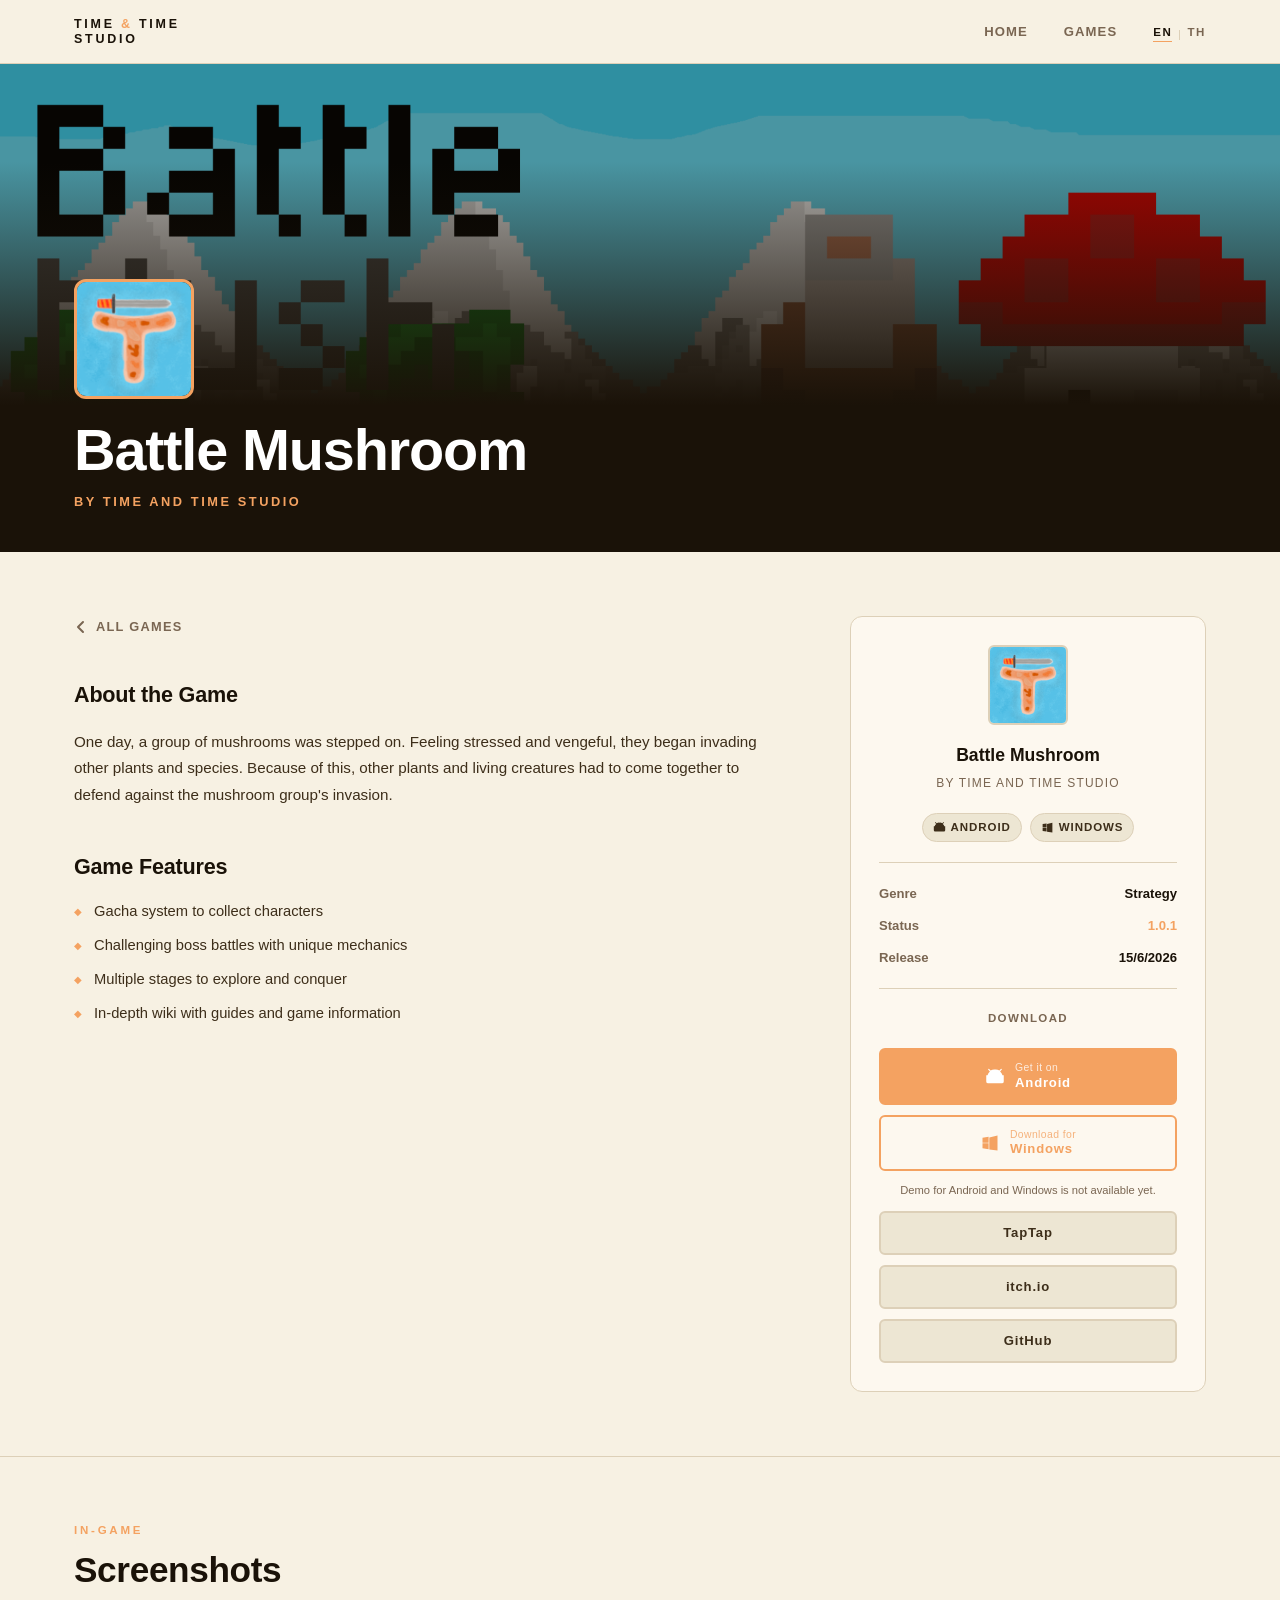
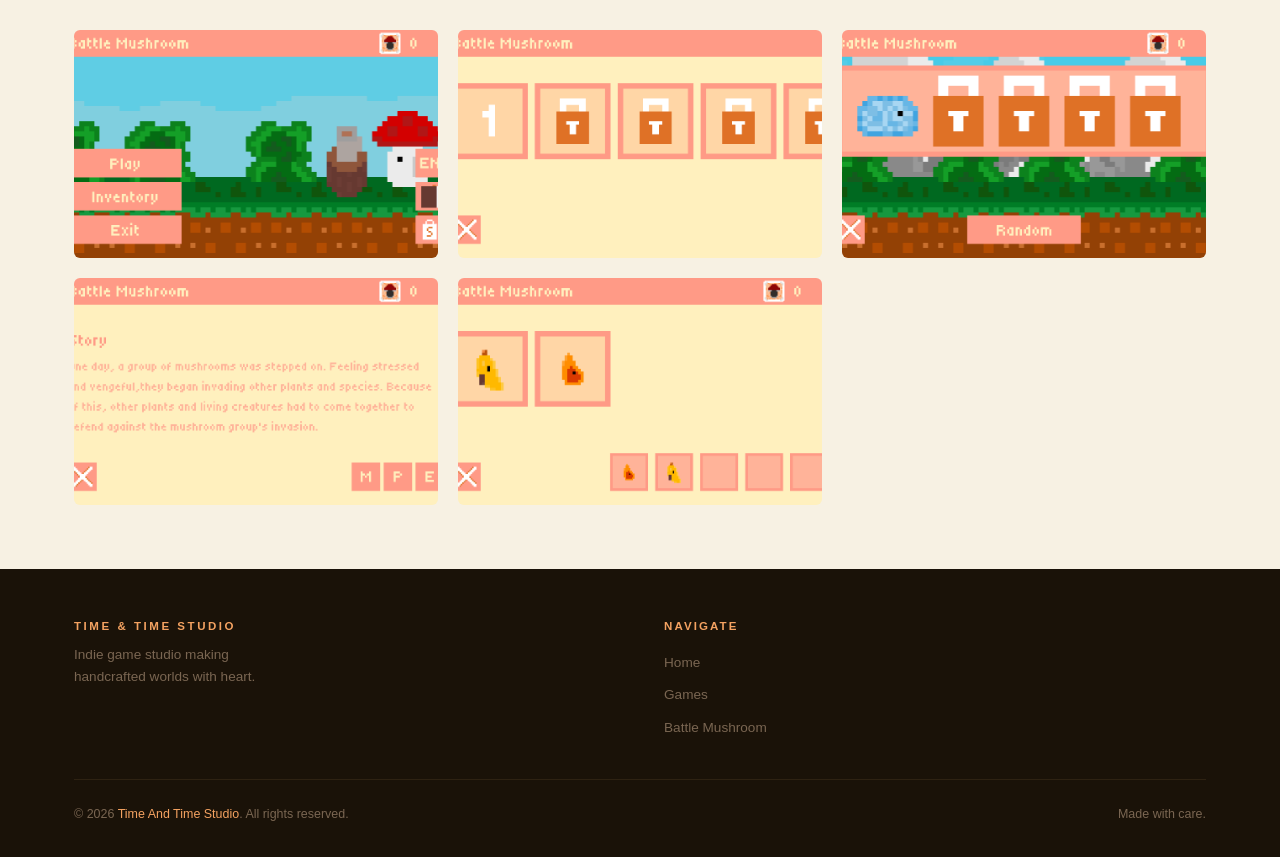
==== game-battle-mushroom.html @ 4511e35b "Update game-battle-mushroom.html" ====
<!DOCTYPE html>
<html lang="en">
<head>
  <meta charset="UTF-8" />
  <meta name="viewport" content="width=device-width, initial-scale=1.0" />

  <title>Battle Mushroom — Time And Time Studio</title>
  <meta name="description" content="Battle Mushroom is an indie game by Time And Time Studio." />
  <meta name="robots" content="index, follow" />
  <meta property="og:type" content="game" />
  <meta property="og:title" content="Battle Mushroom — Time And Time Studio" />
  <meta property="og:image" content="assets/battle-mushroom-banner.png" />
  <meta property="og:url" content="https://timeandtimestudio.com/game-battle-mushroom.html" />

  <link rel="stylesheet" href="style.css" />
  <style>
    .back-link {
      display: inline-flex;
      align-items: center;
      gap: 8px;
      font-size: 0.8rem;
      font-weight: 700;
      letter-spacing: 0.1em;
      text-transform: uppercase;
      color: var(--ink-muted);
      margin-bottom: 40px;
      transition: color 0.2s;
    }
    .back-link:hover { color: var(--orange); }
    .back-link svg { width: 14px; height: 14px; }

    .screenshots-section {
      padding: 64px 0;
      border-top: 1.5px solid var(--border);
    }

    .dl-buttons {
      display: flex;
      flex-direction: column;
      gap: 10px;
      margin-top: 20px;
    }
    .dl-btn {
      display: flex;
      align-items: center;
      justify-content: center;
      gap: 10px;
      padding: 12px 16px;
      border-radius: var(--radius);
      font-size: 0.82rem;
      font-weight: 700;
      letter-spacing: 0.06em;
      border: 2px solid transparent;
      cursor: pointer;
      transition: background var(--transition), color var(--transition),
                  transform var(--transition), border-color var(--transition);
      text-align: center;
      line-height: 1.2;
    }
    .dl-btn svg { width: 20px; height: 20px; flex-shrink: 0; }
    .dl-btn--android { background: var(--orange); color: #fff; border-color: var(--orange); }
    .dl-btn--android:hover { background: var(--orange-deep); border-color: var(--orange-deep); transform: translateY(-2px); }
    .dl-btn--windows { background: transparent; color: var(--orange); border-color: var(--orange); }
    .dl-btn--windows:hover { background: var(--orange); color: #fff; transform: translateY(-2px); }
    .dl-btn__text { display: flex; flex-direction: column; align-items: flex-start; }
    .dl-btn__sub { font-size: 0.65rem; font-weight: 500; opacity: 0.8; letter-spacing: 0.04em; }

    .dl-btn--link {
      background: var(--cream-dark);
      color: var(--ink-soft);
      border-color: var(--border);
    }
    .dl-btn--link:hover {
      background: var(--ink-soft);
      color: #fff;
      border-color: var(--ink-soft);
      transform: translateY(-2px);
    }
    .external-links {
      display: flex;
      flex-direction: column;
      gap: 10px;
      margin-top: 12px;
    }

    .platform-badges {
      display: flex; gap: 8px; flex-wrap: wrap;
      justify-content: center; margin-bottom: 4px;
    }
    .platform-badge {
      display: inline-flex; align-items: center; gap: 5px;
      font-size: 0.72rem; font-weight: 700; letter-spacing: 0.08em;
      text-transform: uppercase; background: var(--cream-dark);
      color: var(--ink-soft); padding: 4px 10px;
      border-radius: 100px; border: 1px solid var(--border);
    }
    .platform-badge svg { width: 13px; height: 13px; }

    .game-content-grid {
      display: grid;
      grid-template-columns: 2fr 1fr;
      gap: 64px;
      align-items: start;
      padding: 64px 0;
    }
    @media (max-width: 900px) {
      .game-content-grid { grid-template-columns: 1fr; gap: 40px; padding: 48px 0; }
      .game-sidebar { position: static !important; }
    }
    @media (max-width: 600px) {
      .game-content-grid { padding: 36px 0; gap: 32px; }
    }

    .screenshot-item {
      cursor: pointer;
      transition: transform 0.2s, box-shadow 0.2s;
    }
    .screenshot-item:hover {
      transform: scale(1.03);
      box-shadow: 0 8px 24px rgba(0,0,0,0.18);
    }

    .lightbox-overlay {
      position: fixed;
      inset: 0;
      background: rgba(0,0,0,0.85);
      display: none;
      align-items: center;
      justify-content: center;
      z-index: 1000;
      padding: 24px;
    }
    .lightbox-overlay.is-open { display: flex; }
    .lightbox-overlay img {
      max-width: 90vw;
      max-height: 85vh;
      object-fit: contain;
      border-radius: var(--radius);
    }
    .lightbox-close,
    .lightbox-prev,
    .lightbox-next {
      position: absolute;
      background: rgba(255,255,255,0.12);
      border: none;
      color: #fff;
      cursor: pointer;
      border-radius: 50%;
      width: 44px;
      height: 44px;
      display: flex;
      align-items: center;
      justify-content: center;
      transition: background 0.2s;
    }
    .lightbox-close:hover,
    .lightbox-prev:hover,
    .lightbox-next:hover {
      background: rgba(255,255,255,0.25);
    }
    .lightbox-close { top: 20px; right: 20px; }
    .lightbox-prev { left: 20px; top: 50%; transform: translateY(-50%); }
    .lightbox-next { right: 20px; top: 50%; transform: translateY(-50%); }
    .lightbox-close svg, .lightbox-prev svg, .lightbox-next svg {
      width: 22px; height: 22px;
    }
  </style>
</head>
<body>

  <nav class="nav" role="navigation" aria-label="Main navigation">
    <div class="nav__inner">
      <a href="index.html" class="nav__logo" aria-label="Time And Time Studio home">
        Time <span>&</span> Time<br>Studio
      </a>
      <ul class="nav__links" role="list">
        <li><a href="index.html" data-en="Home" data-th="หน้าหลัก">Home</a></li>
        <li><a href="games.html" data-en="Games" data-th="เกม">Games</a></li>
        <li>
          <button class="lang-toggle" aria-label="Switch language">
            <span class="lang-toggle__label">TH</span>
          </button>
        </li>
      </ul>
      <button class="nav__burger" aria-label="Open menu" aria-expanded="false">
        <span></span><span></span><span></span>
      </button>
    </div>
  </nav>
  <div class="nav__mobile" role="navigation" aria-label="Mobile navigation">
    <a href="index.html" data-en="Home" data-th="หน้าหลัก">Home</a>
    <a href="games.html" data-en="Games" data-th="เกม">Games</a>
    <button class="lang-toggle" aria-label="Switch language">
      <span class="lang-toggle__label">TH</span>
    </button>
  </div>

  <main id="main-content">

    <!-- GAME HERO -->
    <header class="game-hero" role="banner" aria-label="Battle Mushroom game hero">
      <!-- ── BANNER IMAGE — วางไฟล์ที่: assets/battle-mushroom-banner.png (แนะนำ 1920×720px) ── -->
      <img src="assets/battle-mushroom-banner.png"
           alt="Battle Mushroom"
           class="game-hero__banner"
           style="object-fit:cover;" />

      <div class="game-hero__overlay" aria-hidden="false">
        <div class="game-hero__content">
          <!-- ── LOGO IMAGE — วางไฟล์ที่: assets/battle-mushroom-logo.png (แนะนำ 120×120px) ── -->
          <img src="assets/battle-mushroom-logo.png"
               alt="Battle Mushroom logo"
               class="game-hero__logo-box"
               style="object-fit:cover;" />
          <h1 class="game-hero__title">Battle Mushroom</h1>
          <p class="game-hero__studio" data-en="By Time And Time Studio" data-th="โดย Time And Time Studio">By Time And Time Studio</p>
        </div>
      </div>
    </header>

    <!-- GAME BODY -->
    <div style="background:var(--cream);">
      <div class="container">
        <div class="game-content-grid">

          <!-- MAIN CONTENT -->
          <div>
            <a href="games.html" class="back-link">
              <svg viewBox="0 0 14 14" fill="none" xmlns="http://www.w3.org/2000/svg" aria-hidden="true"><path d="M9 2L4 7L9 12" stroke="currentColor" stroke-width="2" stroke-linecap="round" stroke-linejoin="round"/></svg>
              <span data-en="All Games" data-th="เกมทั้งหมด">All Games</span>
            </a>

            <!-- STORY -->
            <section aria-labelledby="game-desc-heading">
              <h2 class="game-desc-heading" id="game-desc-heading" data-en="About the Game" data-th="เกี่ยวกับเกม">About the Game</h2>
              <p class="game-desc-text"
                 data-en="One day, a group of mushrooms was stepped on. Feeling stressed and vengeful, they began invading other plants and species. Because of this, other plants and living creatures had to come together to defend against the mushroom group's invasion."
                 data-th="ในวันหนึ่ง มีเห็ดกลุ่มหนึ่งโดนเหยียบ แล้วทำให้เห็ดกลุ่มนั้นเครียดแค้นจึงไปรุกรานพืชพันธุ์อื่น และสิ่งมีชีวิตสายพันธุ์อื่นๆ ด้วยเหตุนี้จึงทำให้พืชพันธุ์ และสิ่งมีชีวิตสายพันธุ์อื่นๆ ต้องมารวมตัวกันเพื่อป้องกันการรุกรานของเห็ดกลุ่มนั้น">
                One day, a group of mushrooms was stepped on. Feeling stressed and vengeful, they began invading other plants and species. Because of this, other plants and living creatures had to come together to defend against the mushroom group's invasion.
              </p>
            </section>

            <!-- FEATURES -->
            <section class="reveal" aria-labelledby="features-heading" style="margin-top:40px;">
              <h2 class="game-desc-heading" id="features-heading" data-en="Game Features" data-th="ฟีเจอร์เกม">Game Features</h2>
              <ul class="features-list" role="list">
                <li data-en="Gacha system to collect characters" data-th="ระบบกาชา สุ่มตัวละคร">Gacha system to collect characters</li>
                <li data-en="Challenging boss battles with unique mechanics" data-th="บอสที่ท้าทาย พร้อมรูปแบบการต่อสู้เฉพาะตัว">Challenging boss battles with unique mechanics</li>
                <li data-en="Multiple stages to explore and conquer" data-th="หลากหลายด่านให้สำรวจและพิชิต">Multiple stages to explore and conquer</li>
                <li data-en="In-depth wiki with guides and game information" data-th="วิกิข้อมูลเกมและคำแนะนำแบบละเอียด">In-depth wiki with guides and game information</li>
              </ul>
            </section>
          </div>

          <!-- SIDEBAR -->
          <aside class="game-sidebar" aria-label="Game information and download">
            <div class="game-sidebar__card">

              <!-- ── SIDEBAR LOGO — วางไฟล์ที่: assets/battle-mushroom-logo.png (แนะนำ 80×80px) ── -->
              <img src="assets/battle-mushroom-logo.png"
                   alt="Battle Mushroom logo"
                   class="game-sidebar__logo"
                   style="object-fit:cover;" />

              <p class="game-sidebar__title">Battle Mushroom</p>
              <p class="game-sidebar__by" data-en="by Time And Time Studio" data-th="โดย Time And Time Studio">by Time And Time Studio</p>

              <div class="platform-badges" style="margin-top:10px;">
                <span class="platform-badge">
                  <svg viewBox="0 0 24 24" fill="currentColor" xmlns="http://www.w3.org/2000/svg" aria-hidden="true"><path d="M17.523 15.341a.75.75 0 1 1-1.5 0 .75.75 0 0 1 1.5 0Zm-9.546 0a.75.75 0 1 1-1.5 0 .75.75 0 0 1 1.5 0ZM1.5 9.75h21v7.5A2.25 2.25 0 0 1 20.25 19.5H3.75A2.25 2.25 0 0 1 1.5 17.25V9.75Zm5.25-5.693L5.03 2.343a.75.75 0 1 0-1.06 1.06l1.924 1.926A8.96 8.96 0 0 0 3 9.75h18a8.96 8.96 0 0 0-2.894-4.421l1.924-1.926a.75.75 0 1 0-1.06-1.06l-1.72 1.714A8.97 8.97 0 0 0 12 3a8.97 8.97 0 0 0-5.25 1.057Z"/></svg>
                  Android
                </span>
                <span class="platform-badge">
                  <svg viewBox="0 0 24 24" fill="currentColor" xmlns="http://www.w3.org/2000/svg" aria-hidden="true"><path d="M3 5.556 10.333 4.5v7.056H3V5.556Zm0 12.888L10.333 19.5v-7.056H3v5.944Zm8.167 1.223L21 21V12.444h-9.833v7.223Zm0-14.334v7.223H21V3L11.167 5.333Z"/></svg>
                  Windows
                </span>
              </div>

              <hr class="game-sidebar__divider" />

              <div role="list">
                <div class="game-meta-row" role="listitem">
                  <span class="game-meta-row__label" data-en="Genre" data-th="ประเภท">Genre</span>
                  <span class="game-meta-row__value" data-en="Strategy" data-th="กลยุทธ์">Strategy</span>
                </div>
                <div class="game-meta-row" role="listitem">
                  <span class="game-meta-row__label" data-en="Status" data-th="สถานะ">Status</span>
                  <span class="game-meta-row__value text-orange" data-en="1.0.1" data-th="1.0.1">1.0.1</span>
                </div>
                <div class="game-meta-row" role="listitem">
                  <span class="game-meta-row__label" data-en="Release" data-th="วันวางจำหน่าย">Release</span>
                  <span class="game-meta-row__value" data-en="15/6/2026" data-th="15/6/2026">15/6/2026</span>
                </div>
              </div>

              <hr class="game-sidebar__divider" />

              <p style="font-size:0.72rem;font-weight:700;letter-spacing:0.12em;text-transform:uppercase;color:var(--ink-muted);text-align:center;margin-bottom:12px;"
                 data-en="Download" data-th="ดาวน์โหลด">Download</p>
              <div class="dl-buttons" id="download">

                <a href="https://github.com/TimeAndTimeStudio/Battle-Mushroom/releases/download/1.0.1/com.timeandtimestudio.battlemushroom-Signed.apk" class="dl-btn dl-btn--android" aria-label="Download Battle Mushroom for Android">
                  <svg viewBox="0 0 24 24" fill="currentColor" xmlns="http://www.w3.org/2000/svg" aria-hidden="true">
                    <path d="M17.523 15.341a.75.75 0 1 1-1.5 0 .75.75 0 0 1 1.5 0Zm-9.546 0a.75.75 0 1 1-1.5 0 .75.75 0 0 1 1.5 0ZM1.5 9.75h21v7.5A2.25 2.25 0 0 1 20.25 19.5H3.75A2.25 2.25 0 0 1 1.5 17.25V9.75Zm5.25-5.693L5.03 2.343a.75.75 0 1 0-1.06 1.06l1.924 1.926A8.96 8.96 0 0 0 3 9.75h18a8.96 8.96 0 0 0-2.894-4.421l1.924-1.926a.75.75 0 1 0-1.06-1.06l-1.72 1.714A8.97 8.97 0 0 0 12 3a8.97 8.97 0 0 0-5.25 1.057Z"/>
                  </svg>
                  <span class="dl-btn__text">
                    <span class="dl-btn__sub" data-en="Get it on" data-th="ดาวน์โหลดบน">Get it on</span>
                    Android
                  </span>
                </a>

                <a href="#" class="dl-btn dl-btn--windows" aria-label="Download Battle Mushroom for Windows">
                  <svg viewBox="0 0 24 24" fill="currentColor" xmlns="http://www.w3.org/2000/svg" aria-hidden="true">
                    <path d="M3 5.556 10.333 4.5v7.056H3V5.556Zm0 12.888L10.333 19.5v-7.056H3v5.944Zm8.167 1.223L21 21V12.444h-9.833v7.223Zm0-14.334v7.223H21V3L11.167 5.333Z"/>
                  </svg>
                  <span class="dl-btn__text">
                    <span class="dl-btn__sub" data-en="Download for" data-th="ดาวน์โหลดสำหรับ">Download for</span>
                    Windows
                  </span>
                </a>

              </div>
              <p style="font-size:0.7rem;color:var(--ink-muted);margin-top:10px;text-align:center;"
                 data-en="Demo for Android and Windows is not available yet."
                 data-th="Demo สำหรับ Android และ Windows ยังไม่มา">
                Demo for Android and Windows is not available yet.
              </p>

              <div class="external-links">
                <a href="https://www.taptap.io/app/34043235" target="_blank" rel="noopener" class="dl-btn dl-btn--link" aria-label="View Battle Mushroom on TapTap">
                  <span class="dl-btn__text">TapTap</span>
                </a>
                <a href="https://timeandtimestudio.itch.io/battle-mushroom" target="_blank" rel="noopener" class="dl-btn dl-btn--link" aria-label="View Battle Mushroom on itch.io">
                  <span class="dl-btn__text">itch.io</span>
                </a>
                <a href="https://github.com/TimeAndTimeStudio/Battle-Mushroom" target="_blank" rel="noopener" class="dl-btn dl-btn--link" aria-label="View Battle Mushroom on GitHub">
                  <span class="dl-btn__text">GitHub</span>
                </a>
              </div>

            </div>
          </aside>

        </div>
      </div>
    </div>

    <!-- SCREENSHOTS -->
    <section class="screenshots-section" aria-labelledby="screenshots-heading">
      <div class="container">
        <p class="section-eyebrow" data-en="In-Game" data-th="ในเกม">In-Game</p>
        <h2 class="section-title" id="screenshots-heading" style="margin-bottom:40px;"
            data-en="Screenshots" data-th="ภาพหน้าจอ">Screenshots</h2>
        <div class="screenshots-grid reveal">

          <!-- ── SCREENSHOTS — วางไฟล์ที่: assets/screenshots/ (แนะนำ 1280×800px) ── -->
          <img src="assets/screenshots/ss1.png" alt="Battle Mushroom screenshot 1" class="screenshot-item" style="object-fit:cover;" onclick="openLightbox(0)" />
          <img src="assets/screenshots/ss2.png" alt="Battle Mushroom screenshot 2" class="screenshot-item" style="object-fit:cover;" onclick="openLightbox(1)" />
          <img src="assets/screenshots/ss3.png" alt="Battle Mushroom screenshot 3" class="screenshot-item" style="object-fit:cover;" onclick="openLightbox(2)" />
          <img src="assets/screenshots/ss4.png" alt="Battle Mushroom screenshot 4" class="screenshot-item" style="object-fit:cover;" onclick="openLightbox(3)" />
          <img src="assets/screenshots/ss5.png" alt="Battle Mushroom screenshot 5" class="screenshot-item" style="object-fit:cover;" onclick="openLightbox(4)" />

        </div>
      </div>
    </section>

    <!-- LIGHTBOX -->
    <div class="lightbox-overlay" id="lightbox" onclick="if(event.target===this) closeLightbox()">
      <button class="lightbox-close" aria-label="Close" onclick="closeLightbox()">
        <svg viewBox="0 0 24 24" fill="none" stroke="currentColor" stroke-width="2" stroke-linecap="round"><path d="M18 6L6 18M6 6l12 12"/></svg>
      </button>
      <button class="lightbox-prev" aria-label="Previous" onclick="changeLightbox(-1)">
        <svg viewBox="0 0 24 24" fill="none" stroke="currentColor" stroke-width="2" stroke-linecap="round" stroke-linejoin="round"><path d="M15 18l-6-6 6-6"/></svg>
      </button>
      <img id="lightbox-img" src="" alt="Screenshot preview" />
      <button class="lightbox-next" aria-label="Next" onclick="changeLightbox(1)">
        <svg viewBox="0 0 24 24" fill="none" stroke="currentColor" stroke-width="2" stroke-linecap="round" stroke-linejoin="round"><path d="M9 18l6-6-6-6"/></svg>
      </button>
    </div>

  </main>

  <footer class="footer" role="contentinfo">
    <div class="container">
      <div class="footer__inner">
        <div>
          <p class="footer__brand-name">Time &amp; Time Studio</p>
          <p class="footer__tagline" data-en="Indie game studio making<br>handcrafted worlds with heart." data-th="สตูดิโอเกมอินดี้<br>ที่สร้างโลกด้วยหัวใจ">Indie game studio making<br>handcrafted worlds with heart.</p>
        </div>
        <div>
          <p class="footer__heading" data-en="Navigate" data-th="เมนู">Navigate</p>
          <nav class="footer__links" aria-label="Footer navigation">
            <a href="index.html" data-en="Home" data-th="หน้าหลัก">Home</a>
            <a href="games.html" data-en="Games" data-th="เกม">Games</a>
            <a href="game-battle-mushroom.html">Battle Mushroom</a>
          </nav>
        </div>
      </div>
      <div class="footer__bottom">
        <p class="footer__copy" data-en="&copy; 2026 <span>Time And Time Studio</span>. All rights reserved." data-th="&copy; 2026 <span>Time And Time Studio</span>. สงวนลิขสิทธิ์">&copy; 2026 <span>Time And Time Studio</span>. All rights reserved.</p>
        <p class="footer__copy" data-en="Made with care." data-th="สร้างด้วยความใส่ใจ">Made with care.</p>
      </div>
    </div>
  </footer>

  <script>
    const screenshotImages = [
      "assets/screenshots/ss1.png",
      "assets/screenshots/ss2.png",
      "assets/screenshots/ss3.png",
      "assets/screenshots/ss4.png",
      "assets/screenshots/ss5.png"
    ];
    let currentLightboxIndex = 0;

    function openLightbox(index) {
      currentLightboxIndex = index;
      document.getElementById('lightbox-img').src = screenshotImages[index];
      document.getElementById('lightbox').classList.add('is-open');
      document.body.style.overflow = 'hidden';
    }

    function closeLightbox() {
      document.getElementById('lightbox').classList.remove('is-open');
      document.body.style.overflow = '';
    }

    function changeLightbox(direction) {
      currentLightboxIndex = (currentLightboxIndex + direction + screenshotImages.length) % screenshotImages.length;
      document.getElementById('lightbox-img').src = screenshotImages[currentLightboxIndex];
    }

    document.addEventListener('keydown', (e) => {
      const lb = document.getElementById('lightbox');
      if (!lb.classList.contains('is-open')) return;
      if (e.key === 'Escape') closeLightbox();
      if (e.key === 'ArrowLeft') changeLightbox(-1);
      if (e.key === 'ArrowRight') changeLightbox(1);
    });
  </script>
  <script src="main.js"></script>
</body>
</html>
---- style.css ----
/* =============================================
   TIME AND TIME STUDIO — Global Styles
   style.css
   ============================================= */

/* --- RESET & BASE --- */
*, *::before, *::after {
  box-sizing: border-box;
  margin: 0;
  padding: 0;
}

:root {
  --cream:      #f7f1e3;
  --cream-dark: #ede6d3;
  --cream-mid:  #f2ead8;
  --orange:     #f4a261;
  --orange-deep:#e07b39;
  --ink:        #1a1208;
  --ink-soft:   #3d2e1a;
  --ink-muted:  #7a6652;
  --white:      #ffffff;
  --card-bg:    #fdf8ef;
  --border:     #ddd0b8;

  --font: 'Segoe UI', 'Helvetica Neue', Arial, sans-serif;
  --radius: 6px;
  --radius-lg: 12px;
  --transition: 0.22s ease;

  --max-w: 1100px;
  --nav-h: 64px;
}

html {
  scroll-behavior: smooth;
  font-size: 16px;
}

body {
  font-family: var(--font);
  background: var(--cream);
  color: var(--ink);
  line-height: 1.65;
  min-height: 100vh;
}

img {
  display: block;
  max-width: 100%;
}

a {
  color: inherit;
  text-decoration: none;
}

ul { list-style: none; }

/* --- LAYOUT HELPERS --- */
.container {
  width: 100%;
  max-width: var(--max-w);
  margin: 0 auto;
  padding: 0 24px;
}

.section {
  padding: 80px 0;
}

.section--sm {
  padding: 48px 0;
}

/* =============================================
   NAVIGATION
   ============================================= */
.nav {
  position: sticky;
  top: 0;
  z-index: 100;
  height: var(--nav-h);
  background: var(--cream);
  border-bottom: 1.5px solid var(--border);
  display: flex;
  align-items: center;
}

.nav__inner {
  display: flex;
  align-items: center;
  justify-content: space-between;
  width: 100%;
  max-width: var(--max-w);
  margin: 0 auto;
  padding: 0 24px;
}

.nav__logo {
  font-size: 0.78rem;
  font-weight: 700;
  letter-spacing: 0.22em;
  text-transform: uppercase;
  color: var(--ink);
  line-height: 1.2;
}

.nav__logo span {
  color: var(--orange);
}

.nav__links {
  display: flex;
  gap: 36px;
  align-items: center;
}

.nav__links a {
  font-size: 0.82rem;
  font-weight: 600;
  letter-spacing: 0.08em;
  text-transform: uppercase;
  color: var(--ink-muted);
  transition: color var(--transition);
  padding-bottom: 2px;
  border-bottom: 2px solid transparent;
}

.nav__links a:hover,
.nav__links a.active {
  color: var(--ink);
  border-bottom-color: var(--orange);
}

/* Hamburger */
.nav__burger {
  display: none;
  flex-direction: column;
  gap: 5px;
  cursor: pointer;
  background: none;
  border: none;
  padding: 4px;
}

.nav__burger span {
  display: block;
  width: 24px;
  height: 2px;
  background: var(--ink);
  border-radius: 2px;
  transition: var(--transition);
}

/* Mobile nav */
.nav__mobile {
  display: none;
  position: fixed;
  top: var(--nav-h);
  left: 0; right: 0;
  background: var(--cream);
  border-bottom: 1.5px solid var(--border);
  padding: 24px;
  z-index: 99;
  flex-direction: column;
  gap: 20px;
}

.nav__mobile.open {
  display: flex;
}

.nav__mobile a {
  font-size: 1rem;
  font-weight: 600;
  letter-spacing: 0.08em;
  text-transform: uppercase;
  color: var(--ink-muted);
  transition: color var(--transition);
}

.nav__mobile a:hover,
.nav__mobile a.active {
  color: var(--orange);
}

/* =============================================
   BUTTONS
   ============================================= */
.btn {
  display: inline-block;
  padding: 12px 28px;
  font-size: 0.82rem;
  font-weight: 700;
  letter-spacing: 0.12em;
  text-transform: uppercase;
  border-radius: var(--radius);
  border: 2px solid transparent;
  cursor: pointer;
  transition: background var(--transition), color var(--transition),
              transform var(--transition), border-color var(--transition);
}

.btn--primary {
  background: var(--orange);
  color: var(--white);
  border-color: var(--orange);
}

.btn--primary:hover {
  background: var(--orange-deep);
  border-color: var(--orange-deep);
  transform: translateY(-2px);
}

.btn--outline {
  background: transparent;
  color: var(--orange);
  border-color: var(--orange);
}

.btn--outline:hover {
  background: var(--orange);
  color: var(--white);
  transform: translateY(-2px);
}

.btn--dark {
  background: var(--ink);
  color: var(--white);
  border-color: var(--ink);
}

.btn--dark:hover {
  background: var(--ink-soft);
  border-color: var(--ink-soft);
  transform: translateY(-2px);
}

/* =============================================
   IMAGE PLACEHOLDERS
   ============================================= */
.placeholder {
  background: var(--cream-dark);
  border: 2px dashed var(--border);
  display: flex;
  flex-direction: column;
  align-items: center;
  justify-content: center;
  color: var(--ink-muted);
  font-size: 0.78rem;
  font-weight: 600;
  letter-spacing: 0.08em;
  text-transform: uppercase;
  gap: 8px;
  border-radius: var(--radius);
}

/* =============================================
   FOOTER
   ============================================= */
.footer {
  background: var(--ink);
  color: var(--cream);
  padding: 48px 0 32px;
}

.footer__inner {
  display: grid;
  grid-template-columns: 1fr 1fr;
  gap: 48px;
  margin-bottom: 40px;
}

.footer__brand-name {
  font-size: 0.72rem;
  font-weight: 700;
  letter-spacing: 0.22em;
  text-transform: uppercase;
  margin-bottom: 8px;
  color: var(--orange);
}

.footer__tagline {
  font-size: 0.85rem;
  color: var(--ink-muted);
  line-height: 1.6;
}

.footer__heading {
  font-size: 0.72rem;
  font-weight: 700;
  letter-spacing: 0.18em;
  text-transform: uppercase;
  color: var(--orange);
  margin-bottom: 16px;
}

.footer__links {
  display: flex;
  flex-direction: column;
  gap: 10px;
}

.footer__links a {
  font-size: 0.85rem;
  color: var(--ink-muted);
  transition: color var(--transition);
}

.footer__links a:hover {
  color: var(--cream);
}

.footer__bottom {
  border-top: 1px solid #2e2212;
  padding-top: 24px;
  display: flex;
  align-items: center;
  justify-content: space-between;
  flex-wrap: wrap;
  gap: 12px;
}

.footer__copy {
  font-size: 0.78rem;
  color: var(--ink-muted);
}

.footer__copy span {
  color: var(--orange);
}

/* =============================================
   ===  PAGE: INDEX (HOMEPAGE)  ===
   ============================================= */

/* HERO */
.hero {
  min-height: calc(100vh - var(--nav-h));
  display: flex;
  align-items: center;
  position: relative;
  overflow: hidden;
  /* Dot-grid signature texture */
  background-image: radial-gradient(circle, var(--border) 1px, transparent 1px);
  background-size: 28px 28px;
  background-color: var(--cream);
}

.hero__inner {
  display: grid;
  grid-template-columns: 1fr 1fr;
  gap: 64px;
  align-items: center;
  width: 100%;
  max-width: var(--max-w);
  margin: 0 auto;
  padding: 60px 24px;
}

.hero__eyebrow {
  font-size: 0.72rem;
  font-weight: 700;
  letter-spacing: 0.28em;
  text-transform: uppercase;
  color: var(--orange);
  margin-bottom: 16px;
}

.hero__title {
  font-size: clamp(2.4rem, 5vw, 4rem);
  font-weight: 800;
  line-height: 1.1;
  letter-spacing: -0.02em;
  color: var(--ink);
  margin-bottom: 24px;
}

.hero__title em {
  font-style: normal;
  color: var(--orange);
}

.hero__desc {
  font-size: 1.05rem;
  color: var(--ink-soft);
  max-width: 440px;
  margin-bottom: 36px;
  line-height: 1.7;
}

.hero__actions {
  display: flex;
  gap: 16px;
  flex-wrap: wrap;
}

.hero__visual {
  width: 100%;
  aspect-ratio: 4/3;
}

/* ABOUT STRIP */
.about-strip {
  background: var(--ink);
  padding: 64px 0;
}

.about-strip__inner {
  display: grid;
  grid-template-columns: 1fr 2fr;
  gap: 64px;
  align-items: center;
}

.about-strip__label {
  font-size: 0.72rem;
  font-weight: 700;
  letter-spacing: 0.22em;
  text-transform: uppercase;
  color: var(--orange);
}

.about-strip__heading {
  font-size: 1.6rem;
  font-weight: 700;
  color: var(--cream);
  margin-bottom: 16px;
  line-height: 1.3;
}

.about-strip__text {
  font-size: 0.95rem;
  color: var(--ink-muted);
  line-height: 1.7;
}

/* FEATURED GAMES */
.featured__header {
  display: flex;
  align-items: baseline;
  justify-content: space-between;
  margin-bottom: 48px;
  flex-wrap: wrap;
  gap: 16px;
}

.section-eyebrow {
  font-size: 0.72rem;
  font-weight: 700;
  letter-spacing: 0.24em;
  text-transform: uppercase;
  color: var(--orange);
  margin-bottom: 10px;
}

.section-title {
  font-size: clamp(1.6rem, 3vw, 2.2rem);
  font-weight: 800;
  line-height: 1.15;
  color: var(--ink);
  letter-spacing: -0.01em;
}

/* =============================================
   GAME CARDS (shared: homepage + games page)
   ============================================= */
.games-grid {
  display: grid;
  grid-template-columns: repeat(auto-fill, minmax(300px, 1fr));
  gap: 28px;
}

.game-card {
  background: var(--card-bg);
  border: 1.5px solid var(--border);
  border-radius: var(--radius-lg);
  overflow: hidden;
  transition: transform var(--transition), box-shadow var(--transition);
  display: flex;
  flex-direction: column;
}

.game-card:hover {
  transform: translateY(-6px);
  box-shadow: 0 16px 40px rgba(26,18,8,0.12);
}

.game-card__banner {
  width: 100%;
  aspect-ratio: 16/9;
}

.game-card__body {
  padding: 24px;
  flex: 1;
  display: flex;
  flex-direction: column;
}

.game-card__studio {
  font-size: 0.68rem;
  font-weight: 700;
  letter-spacing: 0.18em;
  text-transform: uppercase;
  color: var(--orange);
  margin-bottom: 6px;
}

.game-card__title {
  font-size: 1.2rem;
  font-weight: 800;
  color: var(--ink);
  margin-bottom: 10px;
  letter-spacing: -0.01em;
}

.game-card__desc {
  font-size: 0.88rem;
  color: var(--ink-soft);
  line-height: 1.65;
  flex: 1;
  margin-bottom: 20px;
}

.game-card__footer {
  display: flex;
  gap: 12px;
}

.game-card__footer .btn {
  width: 100%;
  text-align: center;
}

/* =============================================
   ===  PAGE: GAMES  ===
   ============================================= */
.page-banner {
  background: var(--ink);
  padding: 72px 0 56px;
  position: relative;
  overflow: hidden;
}

.page-banner::before {
  content: '';
  position: absolute;
  inset: 0;
  background-image: radial-gradient(circle, rgba(244,162,97,0.07) 1px, transparent 1px);
  background-size: 28px 28px;
}

.page-banner__eyebrow {
  font-size: 0.72rem;
  font-weight: 700;
  letter-spacing: 0.24em;
  text-transform: uppercase;
  color: var(--orange);
  margin-bottom: 12px;
}

.page-banner__title {
  font-size: clamp(2rem, 4vw, 3rem);
  font-weight: 800;
  color: var(--cream);
  line-height: 1.1;
  letter-spacing: -0.02em;
  margin-bottom: 16px;
}

.page-banner__desc {
  font-size: 1rem;
  color: var(--ink-muted);
  max-width: 560px;
  line-height: 1.65;
}

/* =============================================
   ===  PAGE: GAME DETAIL  ===
   ============================================= */
.game-hero {
  position: relative;
  background: var(--ink);
  overflow: hidden;
}

.game-hero__banner {
  width: 100%;
  aspect-ratio: 21/8;
  opacity: 0.7;
}

.game-hero__overlay {
  position: absolute;
  inset: 0;
  background: linear-gradient(to top, var(--ink) 30%, transparent 80%);
  display: flex;
  align-items: flex-end;
}

.game-hero__content {
  padding: 40px 24px;
  width: 100%;
  max-width: var(--max-w);
  margin: 0 auto;
}

.game-hero__logo-box {
  width: 120px;
  height: 120px;
  border-radius: var(--radius-lg);
  margin-bottom: 20px;
  border: 3px solid var(--orange);
  overflow: hidden;
}

.game-hero__title {
  font-size: clamp(2rem, 5vw, 3.6rem);
  font-weight: 800;
  color: var(--white);
  letter-spacing: -0.02em;
  line-height: 1.1;
  margin-bottom: 8px;
}

.game-hero__studio {
  font-size: 0.8rem;
  font-weight: 700;
  letter-spacing: 0.2em;
  text-transform: uppercase;
  color: var(--orange);
}

/* Game body */
.game-body {
  display: grid;
  grid-template-columns: 2fr 1fr;
  gap: 64px;
  align-items: start;
}

.game-desc-heading {
  font-size: 1.35rem;
  font-weight: 800;
  color: var(--ink);
  margin-bottom: 16px;
  letter-spacing: -0.01em;
}

.game-desc-text {
  font-size: 0.95rem;
  color: var(--ink-soft);
  line-height: 1.75;
  margin-bottom: 24px;
}

.features-list {
  display: flex;
  flex-direction: column;
  gap: 12px;
}

.features-list li {
  display: flex;
  align-items: flex-start;
  gap: 12px;
  font-size: 0.92rem;
  color: var(--ink-soft);
  line-height: 1.5;
}

.features-list li::before {
  content: '◆';
  color: var(--orange);
  font-size: 0.6rem;
  margin-top: 5px;
  flex-shrink: 0;
}

/* Sidebar */
.game-sidebar {
  position: sticky;
  top: calc(var(--nav-h) + 24px);
}

.game-sidebar__card {
  background: var(--card-bg);
  border: 1.5px solid var(--border);
  border-radius: var(--radius-lg);
  padding: 28px;
  text-align: center;
}

.game-sidebar__logo {
  width: 80px;
  height: 80px;
  border-radius: var(--radius);
  margin: 0 auto 16px;
  border: 2px solid var(--border);
  overflow: hidden;
}

.game-sidebar__title {
  font-size: 1.1rem;
  font-weight: 800;
  color: var(--ink);
  margin-bottom: 4px;
}

.game-sidebar__by {
  font-size: 0.75rem;
  color: var(--ink-muted);
  letter-spacing: 0.1em;
  text-transform: uppercase;
  margin-bottom: 20px;
}

.game-sidebar__divider {
  border: none;
  border-top: 1px solid var(--border);
  margin: 20px 0;
}

.game-meta-row {
  display: flex;
  justify-content: space-between;
  font-size: 0.82rem;
  margin-bottom: 10px;
}

.game-meta-row__label {
  color: var(--ink-muted);
  font-weight: 600;
}

.game-meta-row__value {
  color: var(--ink);
  font-weight: 700;
}

.game-sidebar__dl {
  margin-top: 24px;
  width: 100%;
  text-align: center;
  padding: 14px 20px;
}

/* Screenshots */
.screenshots-grid {
  display: grid;
  grid-template-columns: repeat(3, 1fr);
  gap: 20px;
}

.screenshot-item {
  aspect-ratio: 16/10;
  border-radius: var(--radius);
  overflow: hidden;
}


/* =============================================
   RESPONSIVE — Multi-screen coverage
   Breakpoints:
     1280px+ : Large desktop / widescreen
     1024px  : Small desktop / large tablet landscape
     900px   : Tablet landscape
     768px   : Tablet portrait
     600px   : Large phone / small tablet
     480px   : Phone portrait
     360px   : Small phone
   ============================================= */

/* ── Large desktop (1280px+) ───────────────── */
@media (min-width: 1280px) {
  :root { --max-w: 1180px; }

  .hero__title { font-size: 4.4rem; }
  .games-grid { grid-template-columns: repeat(3, 1fr); }
  .screenshots-grid { grid-template-columns: repeat(3, 1fr); }
}

/* ── Small desktop / large tablet landscape (≤1024px) ── */
@media (max-width: 1024px) {
  :root { --max-w: 960px; }

  .hero__inner { gap: 40px; }
  .hero__title { font-size: clamp(2rem, 4vw, 3.2rem); }
  .game-body { gap: 40px; }
  .about-strip__inner { gap: 40px; }
  .games-grid { grid-template-columns: repeat(auto-fill, minmax(280px, 1fr)); }
}

/* ── Tablet landscape (≤900px) ─────────────── */
@media (max-width: 900px) {
  .hero__inner {
    grid-template-columns: 1fr;
    text-align: center;
    gap: 40px;
    padding: 48px 24px;
  }
  .hero__desc { max-width: 100%; }
  .hero__actions { justify-content: center; }
  .hero__visual {
    max-width: 500px;
    margin: 0 auto;
    aspect-ratio: 16/10;
  }

  .about-strip__inner {
    grid-template-columns: 1fr;
    gap: 20px;
  }

  .game-body { grid-template-columns: 1fr; }
  .game-sidebar { position: static; }

  .footer__inner { grid-template-columns: 1fr; gap: 32px; }

  .page-banner { padding: 52px 0 40px; }
  .page-banner__title { font-size: clamp(1.7rem, 4vw, 2.4rem); }

  .game-hero__banner { aspect-ratio: 16/7; }
}

/* ── Tablet portrait (≤768px) ──────────────── */
@media (max-width: 768px) {
  :root { --nav-h: 58px; }

  .section { padding: 60px 0; }
  .section--sm { padding: 40px 0; }
  .container { padding: 0 20px; }

  .nav__links { display: none; }
  .nav__burger { display: flex; }
  .nav__logo { font-size: 0.7rem; }

  .hero { min-height: calc(100svh - var(--nav-h)); }
  .hero__inner { padding: 40px 20px; gap: 32px; }
  .hero__title { font-size: clamp(1.9rem, 6vw, 2.8rem); }
  .hero__desc { font-size: 0.95rem; }
  .hero__visual { max-width: 420px; }

  .about-strip { padding: 48px 0; }
  .about-strip__heading { font-size: 1.35rem; }

  .featured__header { margin-bottom: 32px; }

  .screenshots-grid { grid-template-columns: repeat(2, 1fr); gap: 14px; }

  .game-hero__banner { aspect-ratio: 4/3; }
  .game-hero__logo-box { width: 88px; height: 88px; }
  .game-hero__title { font-size: clamp(1.7rem, 5vw, 2.6rem); }
  .game-hero__content { padding: 28px 20px; }

  .footer { padding: 40px 0 28px; }
}

/* ── Large phone (≤600px) ──────────────────── */
@media (max-width: 600px) {
  .container { padding: 0 16px; }

  .hero__inner { padding: 32px 16px; }
  .hero__title { font-size: clamp(1.7rem, 7vw, 2.4rem); }
  .hero__actions { flex-direction: column; align-items: center; gap: 12px; }
  .hero__actions .btn { width: 100%; max-width: 280px; text-align: center; }

  .games-grid { grid-template-columns: 1fr; gap: 20px; }

  .game-card__footer { flex-direction: column; gap: 10px; }
  .game-card__footer .btn { width: 100%; text-align: center; }

  .page-banner { padding: 40px 0 32px; }

  .screenshots-grid { grid-template-columns: 1fr; gap: 14px; }
  .screenshot-item { aspect-ratio: 16/9; }

  .game-sidebar__card { padding: 20px; }

  .footer__inner { gap: 28px; }
  .footer__bottom { flex-direction: column; align-items: flex-start; gap: 6px; }
}

/* ── Phone portrait (≤480px) ───────────────── */
@media (max-width: 480px) {
  :root { --nav-h: 54px; }

  .nav__logo { font-size: 0.65rem; letter-spacing: 0.16em; }
  .nav__inner { padding: 0 16px; }

  .section { padding: 48px 0; }
  .hero { background-size: 20px 20px; }
  .hero__title { font-size: clamp(1.5rem, 8vw, 2rem); }
  .hero__desc { font-size: 0.9rem; }

  .about-strip__heading { font-size: 1.2rem; }
  .about-strip__text { font-size: 0.88rem; }

  .section-title { font-size: clamp(1.3rem, 5vw, 1.7rem); }

  .btn { font-size: 0.76rem; padding: 11px 22px; }

  .game-hero__banner { aspect-ratio: 1/1; }
  .game-hero__logo-box { width: 72px; height: 72px; }
  .game-hero__title { font-size: clamp(1.4rem, 6vw, 2rem); }

  .game-desc-heading { font-size: 1.1rem; }
  .game-desc-text { font-size: 0.88rem; }
  .features-list li { font-size: 0.86rem; }

  .page-banner__title { font-size: clamp(1.4rem, 6vw, 1.9rem); }
  .page-banner__desc { font-size: 0.88rem; }
}

/* ── Small phone (≤360px) ──────────────────── */
@media (max-width: 360px) {
  .container { padding: 0 12px; }
  .hero__title { font-size: 1.4rem; }
  .hero__desc { font-size: 0.85rem; }
  .nav__logo { font-size: 0.6rem; }
  .game-card__body { padding: 18px; }
  .game-card__title { font-size: 1.05rem; }
}

/* =============================================
   LANGUAGE TOGGLE — Minimal text switch
   ============================================= */
.lang-toggle {
  display: inline-flex;
  align-items: center;
  gap: 0;
  background: none;
  border: none;
  padding: 0;
  cursor: pointer;
  outline: none;
}

.lang-toggle:focus-visible .lang-toggle__option--active {
  outline: 2px solid var(--orange);
  outline-offset: 3px;
  border-radius: 2px;
}

.lang-toggle__option {
  font-size: 0.72rem;
  font-weight: 700;
  letter-spacing: 0.14em;
  text-transform: uppercase;
  color: var(--ink-muted);
  padding-bottom: 2px;
  border-bottom: 1.5px solid transparent;
  transition: color var(--transition), border-color var(--transition);
  user-select: none;
  line-height: 1;
}

.lang-toggle__option--active {
  color: var(--ink);
  border-bottom-color: var(--orange);
}

.lang-toggle__option:not(.lang-toggle__option--active):hover {
  color: var(--ink-soft);
}

/* Divider between EN and TH */
.lang-toggle__divider {
  width: 1px;
  height: 10px;
  background: var(--border);
  margin: 0 7px;
  flex-shrink: 0;
}

/* Hide slider — not used in minimal mode */
.lang-toggle__slider { display: none; }

.nav__mobile .lang-toggle {
  align-self: flex-start;
}

.nav__mobile .lang-toggle .lang-toggle__option {
  font-size: 0.82rem;
}

/* =============================================
   UTILITY
   ============================================= */
.mt-8  { margin-top: 8px; }
.mt-16 { margin-top: 16px; }
.mt-24 { margin-top: 24px; }
.mt-40 { margin-top: 40px; }
.mb-8  { margin-bottom: 8px; }
.mb-16 { margin-bottom: 16px; }
.text-center { text-align: center; }
.text-orange { color: var(--orange); }

/* Reduced motion */
@media (prefers-reduced-motion: reduce) {
  *, *::before, *::after {
    transition-duration: 0.01ms !important;
    animation-duration: 0.01ms !important;
  }
  html { scroll-behavior: auto; }
}
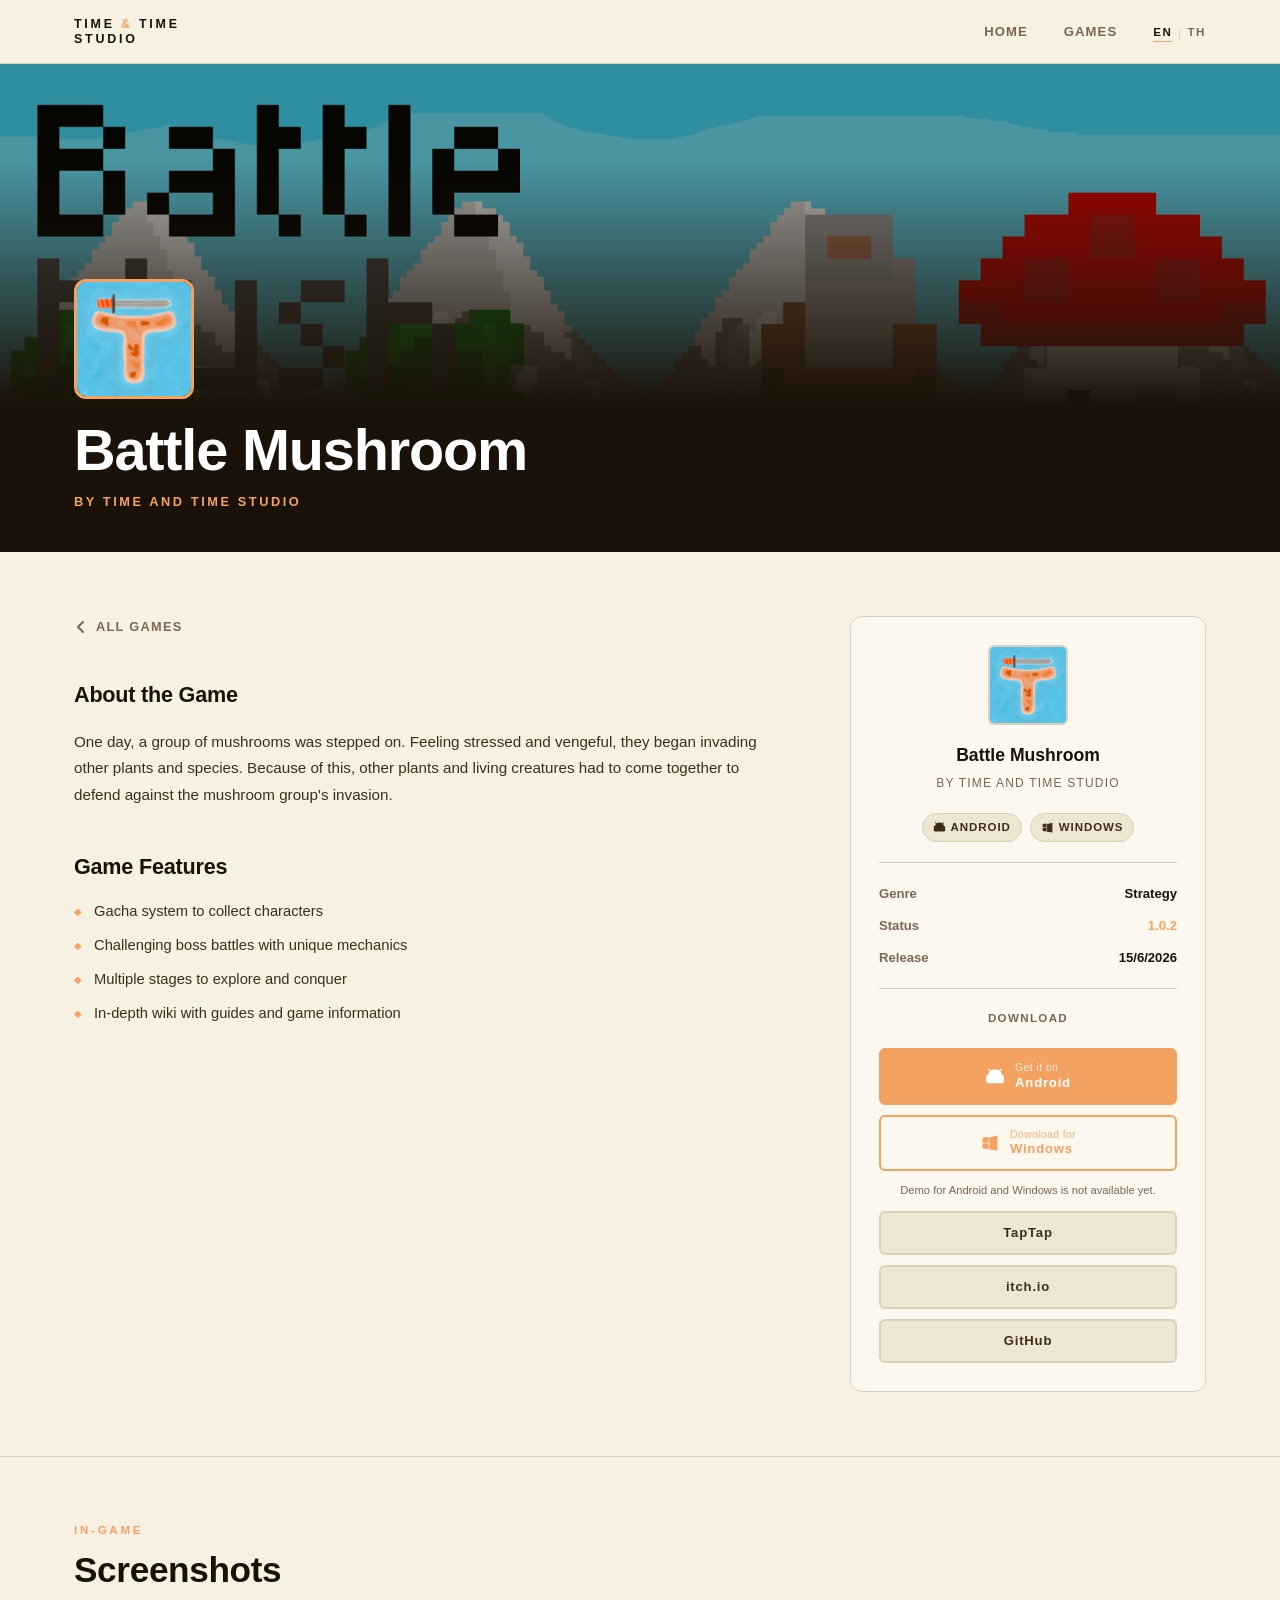
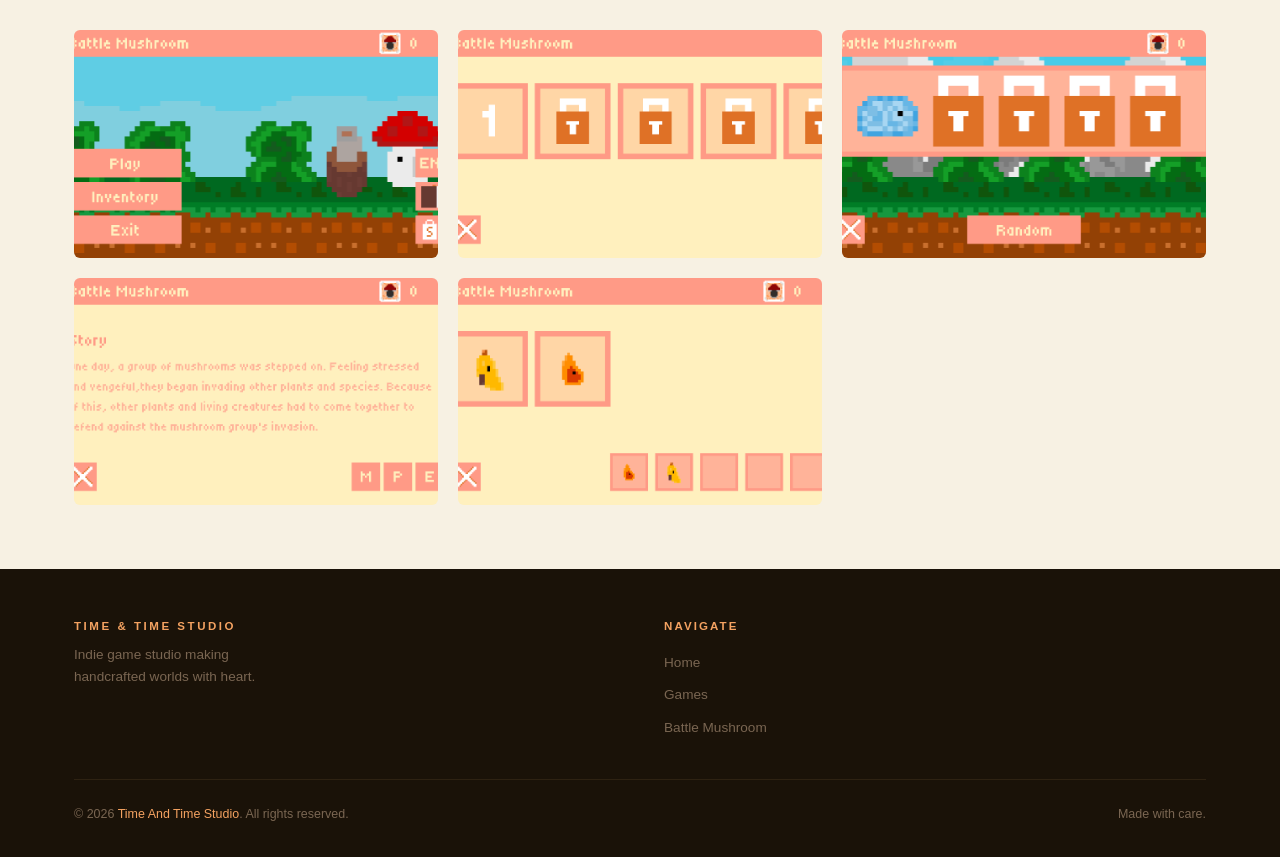
==== commit 41ccf665: "Update game-battle-mushroom.html" ====
--- a/game-battle-mushroom.html
+++ b/game-battle-mushroom.html
@@ -285,7 +285,7 @@
                 </div>
                 <div class="game-meta-row" role="listitem">
                   <span class="game-meta-row__label" data-en="Status" data-th="สถานะ">Status</span>
-                  <span class="game-meta-row__value text-orange" data-en="1.0.1" data-th="1.0.1">1.0.1</span>
+                  <span class="game-meta-row__value text-orange" data-en="1.0.2" data-th="1.0.2">1.0.2</span>
                 </div>
                 <div class="game-meta-row" role="listitem">
                   <span class="game-meta-row__label" data-en="Release" data-th="วันวางจำหน่าย">Release</span>
@@ -299,7 +299,7 @@
                  data-en="Download" data-th="ดาวน์โหลด">Download</p>
               <div class="dl-buttons" id="download">
 
-                <a href="https://github.com/TimeAndTimeStudio/Battle-Mushroom/releases/download/1.0.1/com.timeandtimestudio.battlemushroom-Signed.apk" class="dl-btn dl-btn--android" aria-label="Download Battle Mushroom for Android">
+                <a href="https://github.com/TimeAndTimeStudio/Battle-Mushroom/releases/download/1.0.2/com.timeandtimestudio.battlemushroom-Signed.apk" class="dl-btn dl-btn--android" aria-label="Download Battle Mushroom for Android">
                   <svg viewBox="0 0 24 24" fill="currentColor" xmlns="http://www.w3.org/2000/svg" aria-hidden="true">
                     <path d="M17.523 15.341a.75.75 0 1 1-1.5 0 .75.75 0 0 1 1.5 0Zm-9.546 0a.75.75 0 1 1-1.5 0 .75.75 0 0 1 1.5 0ZM1.5 9.75h21v7.5A2.25 2.25 0 0 1 20.25 19.5H3.75A2.25 2.25 0 0 1 1.5 17.25V9.75Zm5.25-5.693L5.03 2.343a.75.75 0 1 0-1.06 1.06l1.924 1.926A8.96 8.96 0 0 0 3 9.75h18a8.96 8.96 0 0 0-2.894-4.421l1.924-1.926a.75.75 0 1 0-1.06-1.06l-1.72 1.714A8.97 8.97 0 0 0 12 3a8.97 8.97 0 0 0-5.25 1.057Z"/>
                   </svg>
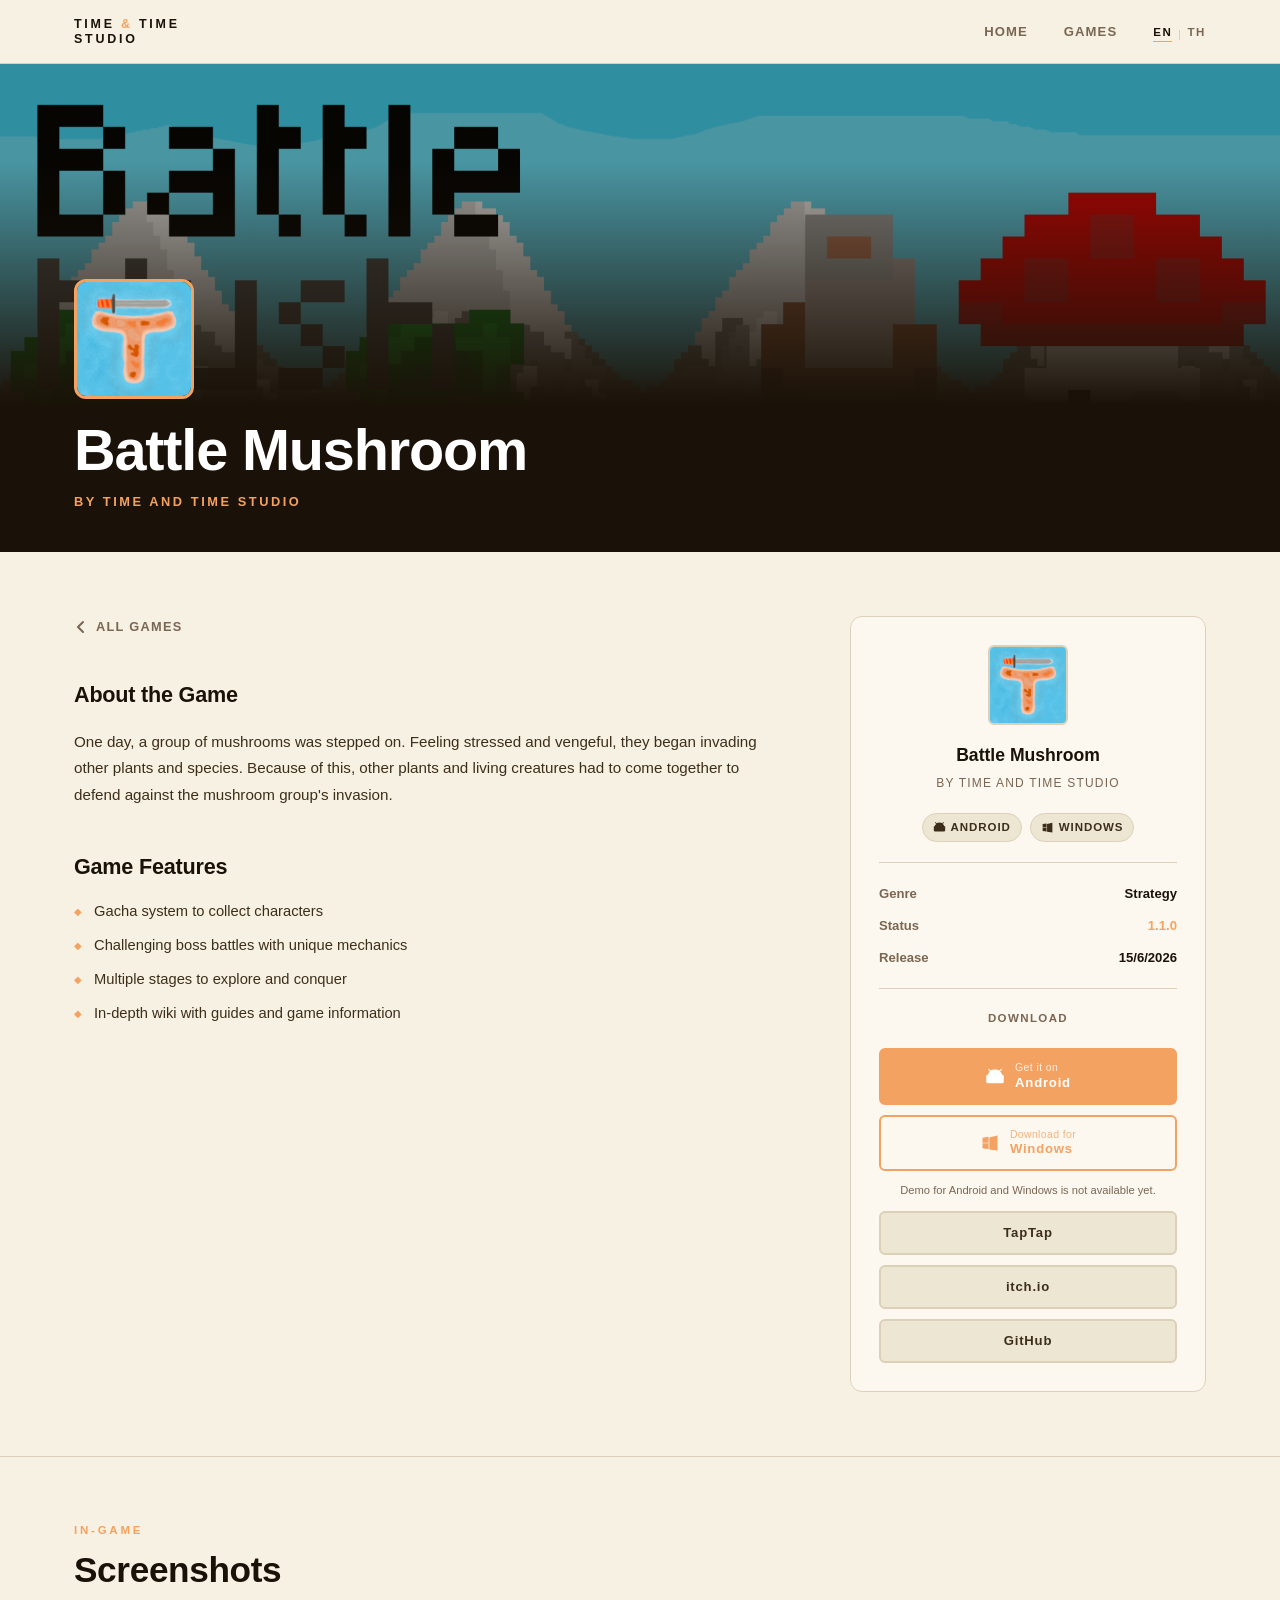
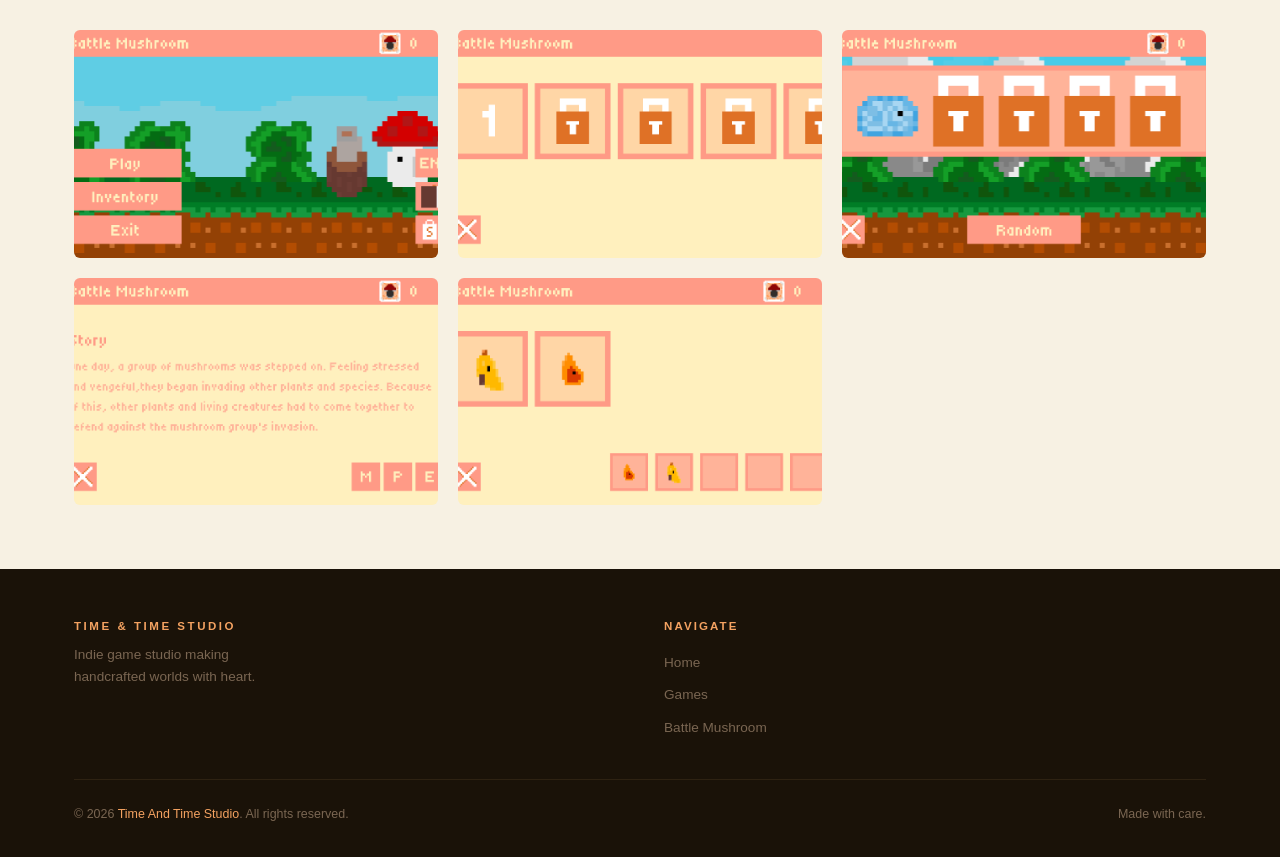
==== commit 5f1c7246: "Update game-battle-mushroom.html" ====
--- a/game-battle-mushroom.html
+++ b/game-battle-mushroom.html
@@ -285,7 +285,7 @@
                 </div>
                 <div class="game-meta-row" role="listitem">
                   <span class="game-meta-row__label" data-en="Status" data-th="สถานะ">Status</span>
-                  <span class="game-meta-row__value text-orange" data-en="1.0.2" data-th="1.0.2">1.0.2</span>
+                  <span class="game-meta-row__value text-orange" data-en="1.1.0" data-th="1.1.0">1.1.0</span>
                 </div>
                 <div class="game-meta-row" role="listitem">
                   <span class="game-meta-row__label" data-en="Release" data-th="วันวางจำหน่าย">Release</span>
@@ -299,7 +299,7 @@
                  data-en="Download" data-th="ดาวน์โหลด">Download</p>
               <div class="dl-buttons" id="download">
 
-                <a href="https://github.com/TimeAndTimeStudio/Battle-Mushroom/releases/download/1.0.2/com.timeandtimestudio.battlemushroom-Signed.apk" class="dl-btn dl-btn--android" aria-label="Download Battle Mushroom for Android">
+                <a href="https://github.com/TimeAndTimeStudio/Battle-Mushroom/releases/download/1.1.0/com.timeandtimestudio.battlemushroom-Signed.apk" class="dl-btn dl-btn--android" aria-label="Download Battle Mushroom for Android">
                   <svg viewBox="0 0 24 24" fill="currentColor" xmlns="http://www.w3.org/2000/svg" aria-hidden="true">
                     <path d="M17.523 15.341a.75.75 0 1 1-1.5 0 .75.75 0 0 1 1.5 0Zm-9.546 0a.75.75 0 1 1-1.5 0 .75.75 0 0 1 1.5 0ZM1.5 9.75h21v7.5A2.25 2.25 0 0 1 20.25 19.5H3.75A2.25 2.25 0 0 1 1.5 17.25V9.75Zm5.25-5.693L5.03 2.343a.75.75 0 1 0-1.06 1.06l1.924 1.926A8.96 8.96 0 0 0 3 9.75h18a8.96 8.96 0 0 0-2.894-4.421l1.924-1.926a.75.75 0 1 0-1.06-1.06l-1.72 1.714A8.97 8.97 0 0 0 12 3a8.97 8.97 0 0 0-5.25 1.057Z"/>
                   </svg>
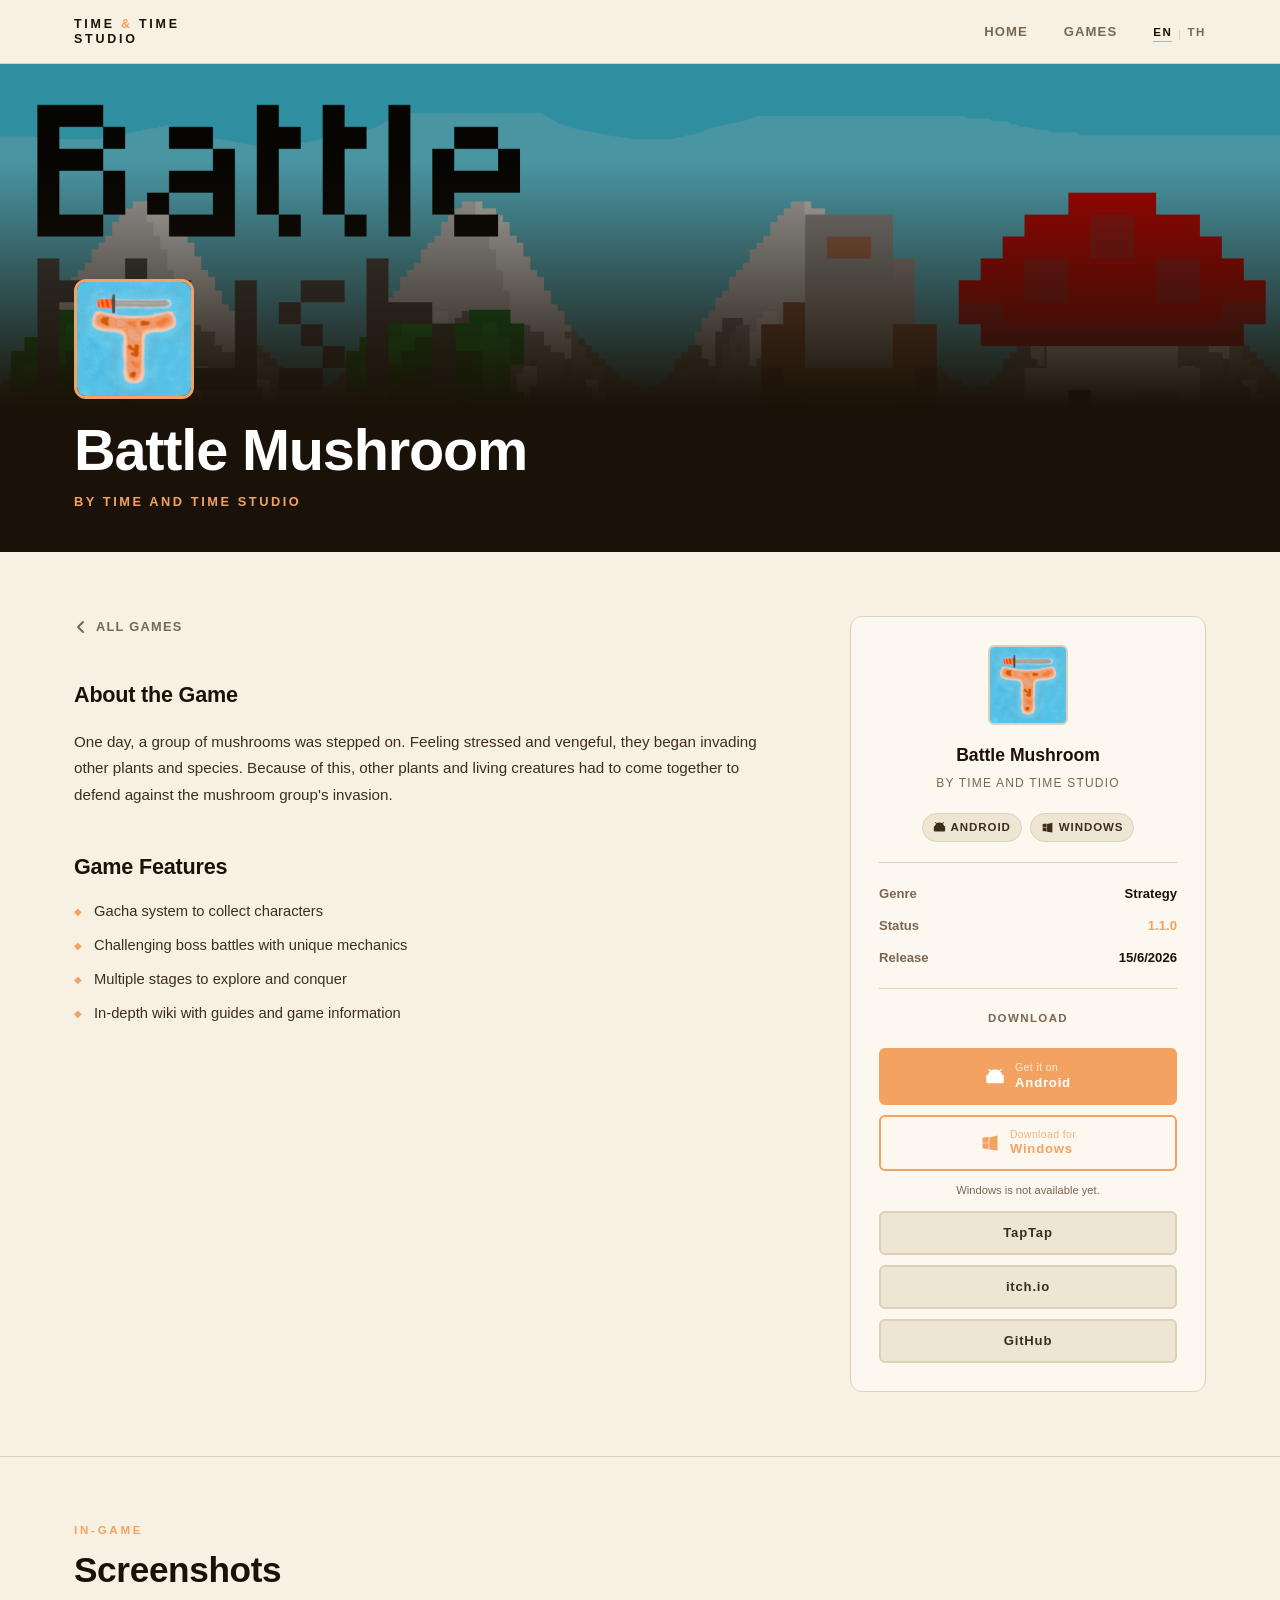
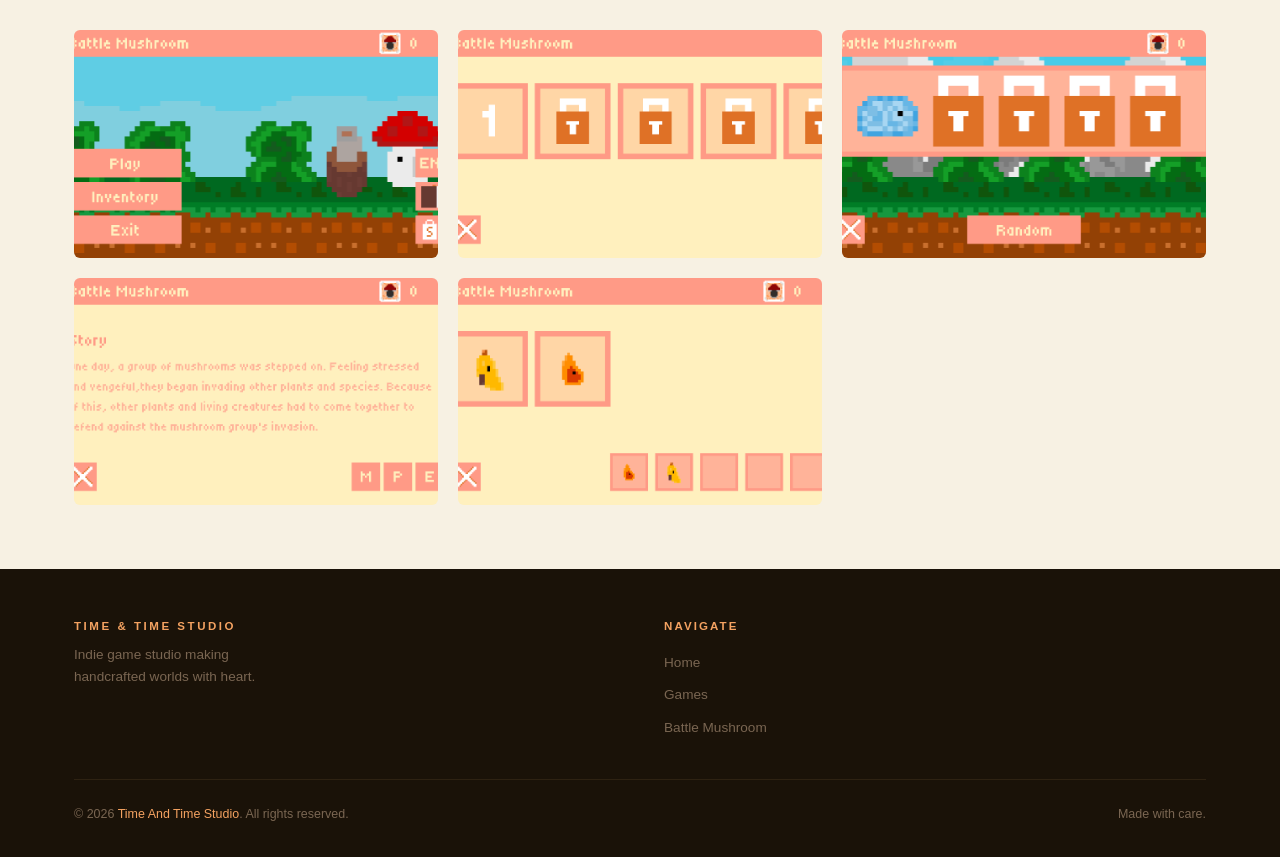
==== commit a0bdc272: "Update game-battle-mushroom.html" ====
--- a/game-battle-mushroom.html
+++ b/game-battle-mushroom.html
@@ -321,9 +321,9 @@
 
               </div>
               <p style="font-size:0.7rem;color:var(--ink-muted);margin-top:10px;text-align:center;"
-                 data-en="Demo for Android and Windows is not available yet."
-                 data-th="Demo สำหรับ Android และ Windows ยังไม่มา">
-                Demo for Android and Windows is not available yet.
+                 data-en="Windows is not available yet."
+                 data-th="Windows ยังไม่มา">
+                Windows is not available yet.
               </p>
 
               <div class="external-links">
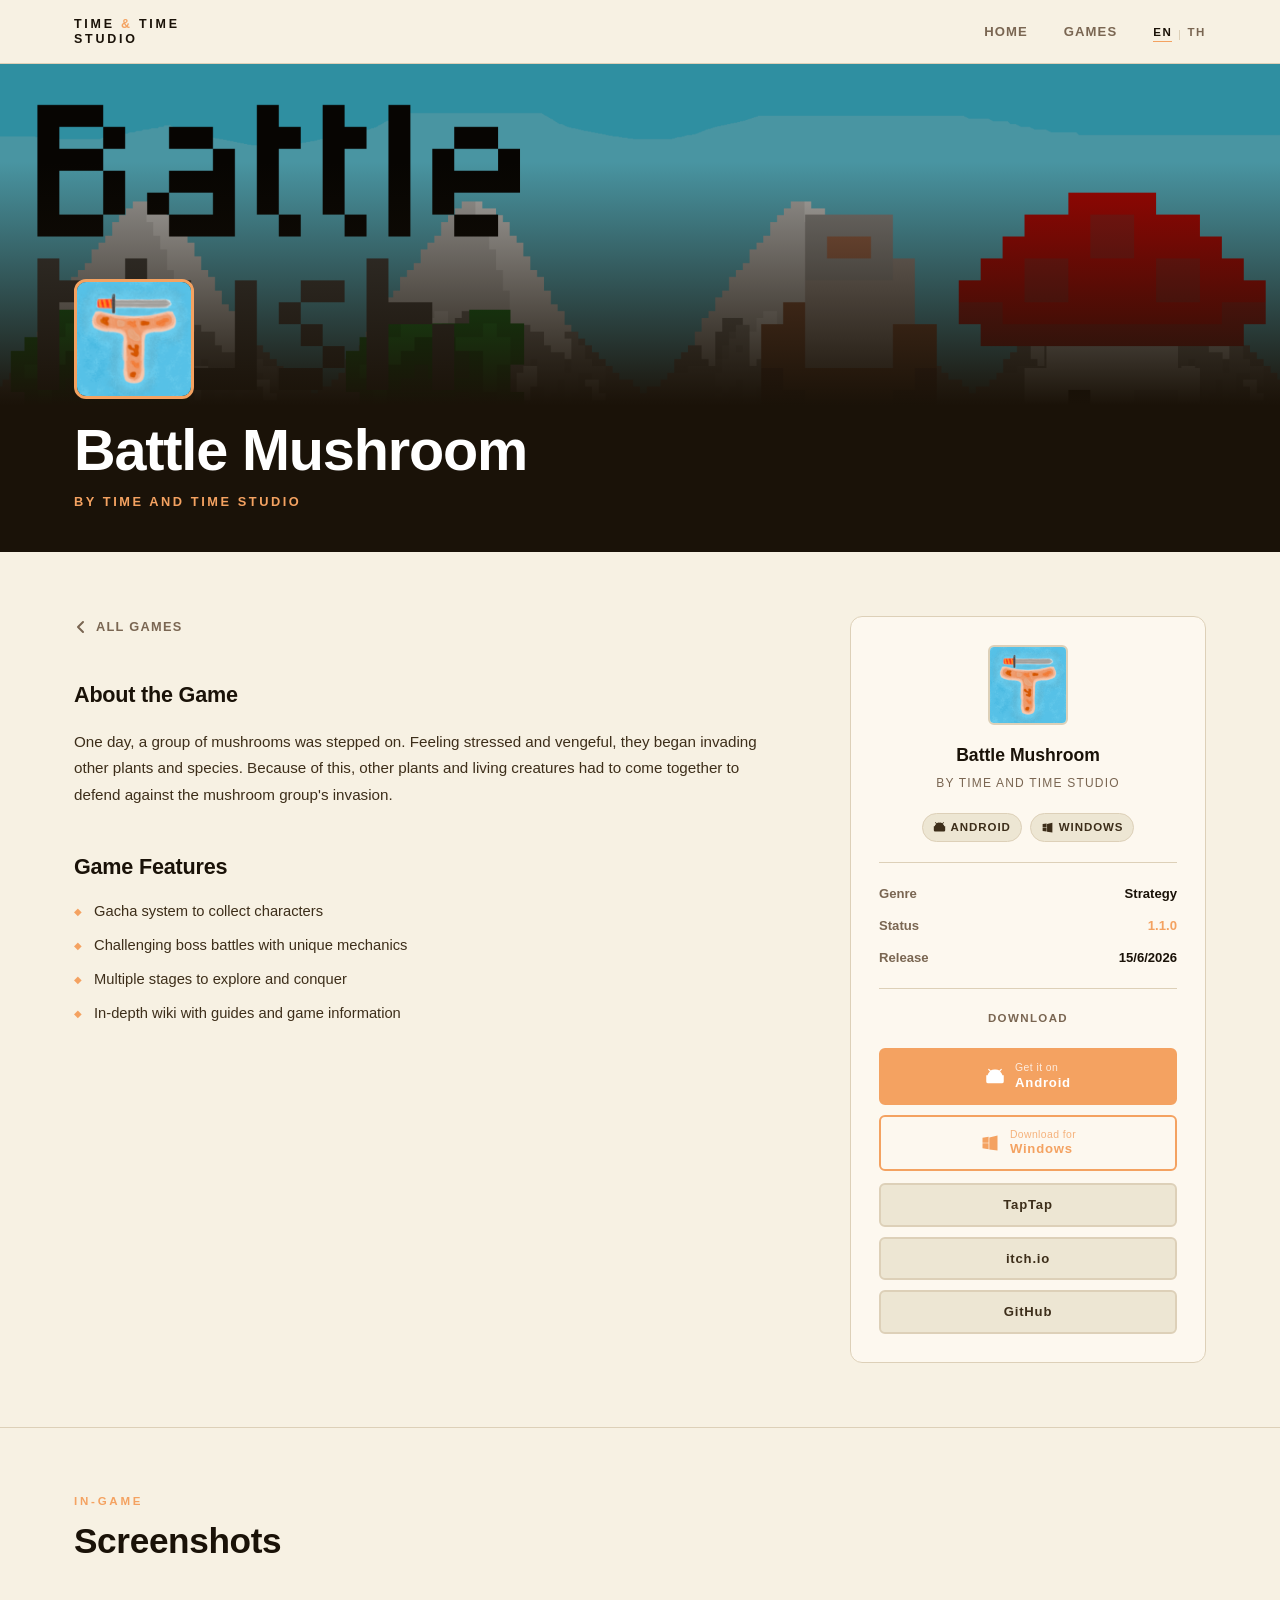
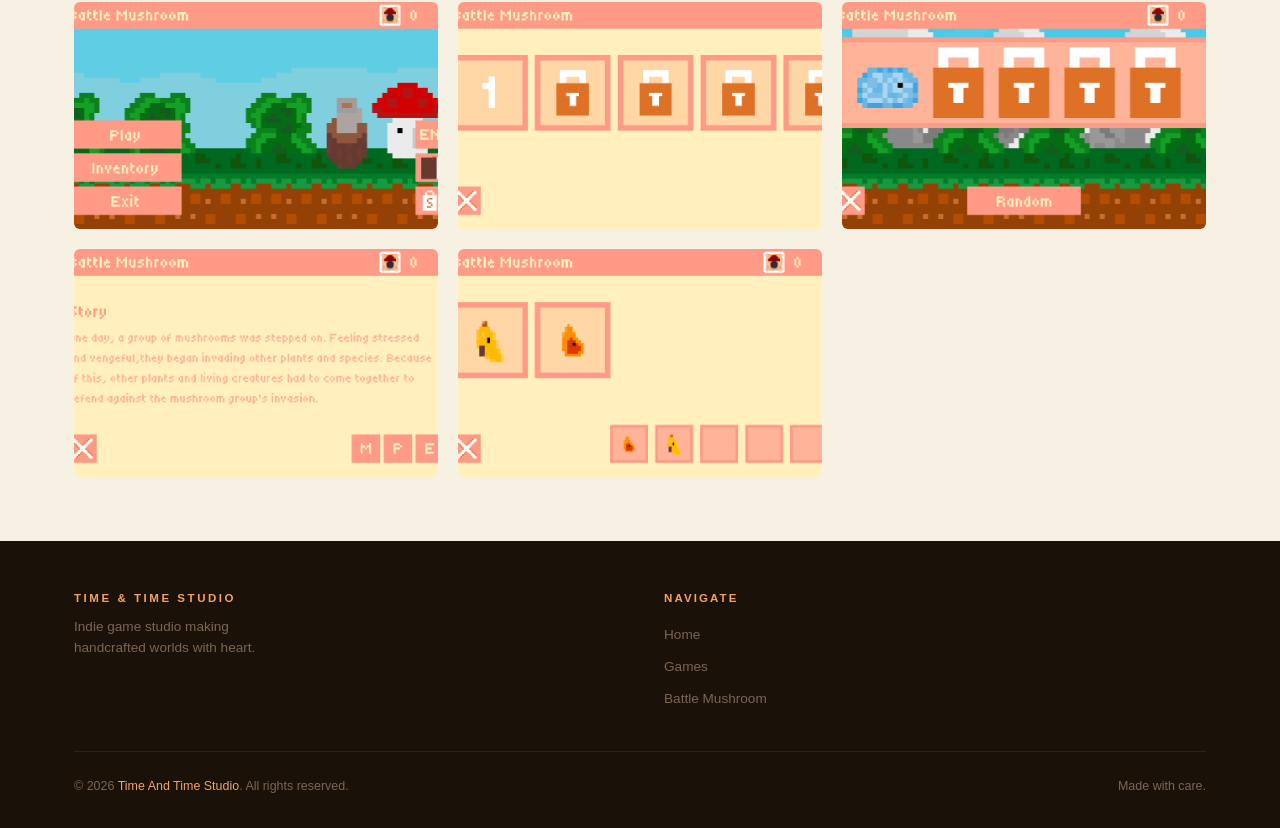
==== commit 5b053f36: "Update game-battle-mushroom.html" ====
--- a/game-battle-mushroom.html
+++ b/game-battle-mushroom.html
@@ -309,7 +309,7 @@
                   </span>
                 </a>
 
-                <a href="#" class="dl-btn dl-btn--windows" aria-label="Download Battle Mushroom for Windows">
+                <a href="https://github.com/TimeAndTimeStudio/Battle-Mushroom/releases/download/1.1.0/Battle.Mushroom.-.Windows.zip" class="dl-btn dl-btn--windows" aria-label="Download Battle Mushroom for Windows">
                   <svg viewBox="0 0 24 24" fill="currentColor" xmlns="http://www.w3.org/2000/svg" aria-hidden="true">
                     <path d="M3 5.556 10.333 4.5v7.056H3V5.556Zm0 12.888L10.333 19.5v-7.056H3v5.944Zm8.167 1.223L21 21V12.444h-9.833v7.223Zm0-14.334v7.223H21V3L11.167 5.333Z"/>
                   </svg>
@@ -321,9 +321,9 @@
 
               </div>
               <p style="font-size:0.7rem;color:var(--ink-muted);margin-top:10px;text-align:center;"
-                 data-en="Windows is not available yet."
-                 data-th="Windows ยังไม่มา">
-                Windows is not available yet.
+                 data-en=""
+                 data-th="">
+                
               </p>
 
               <div class="external-links">
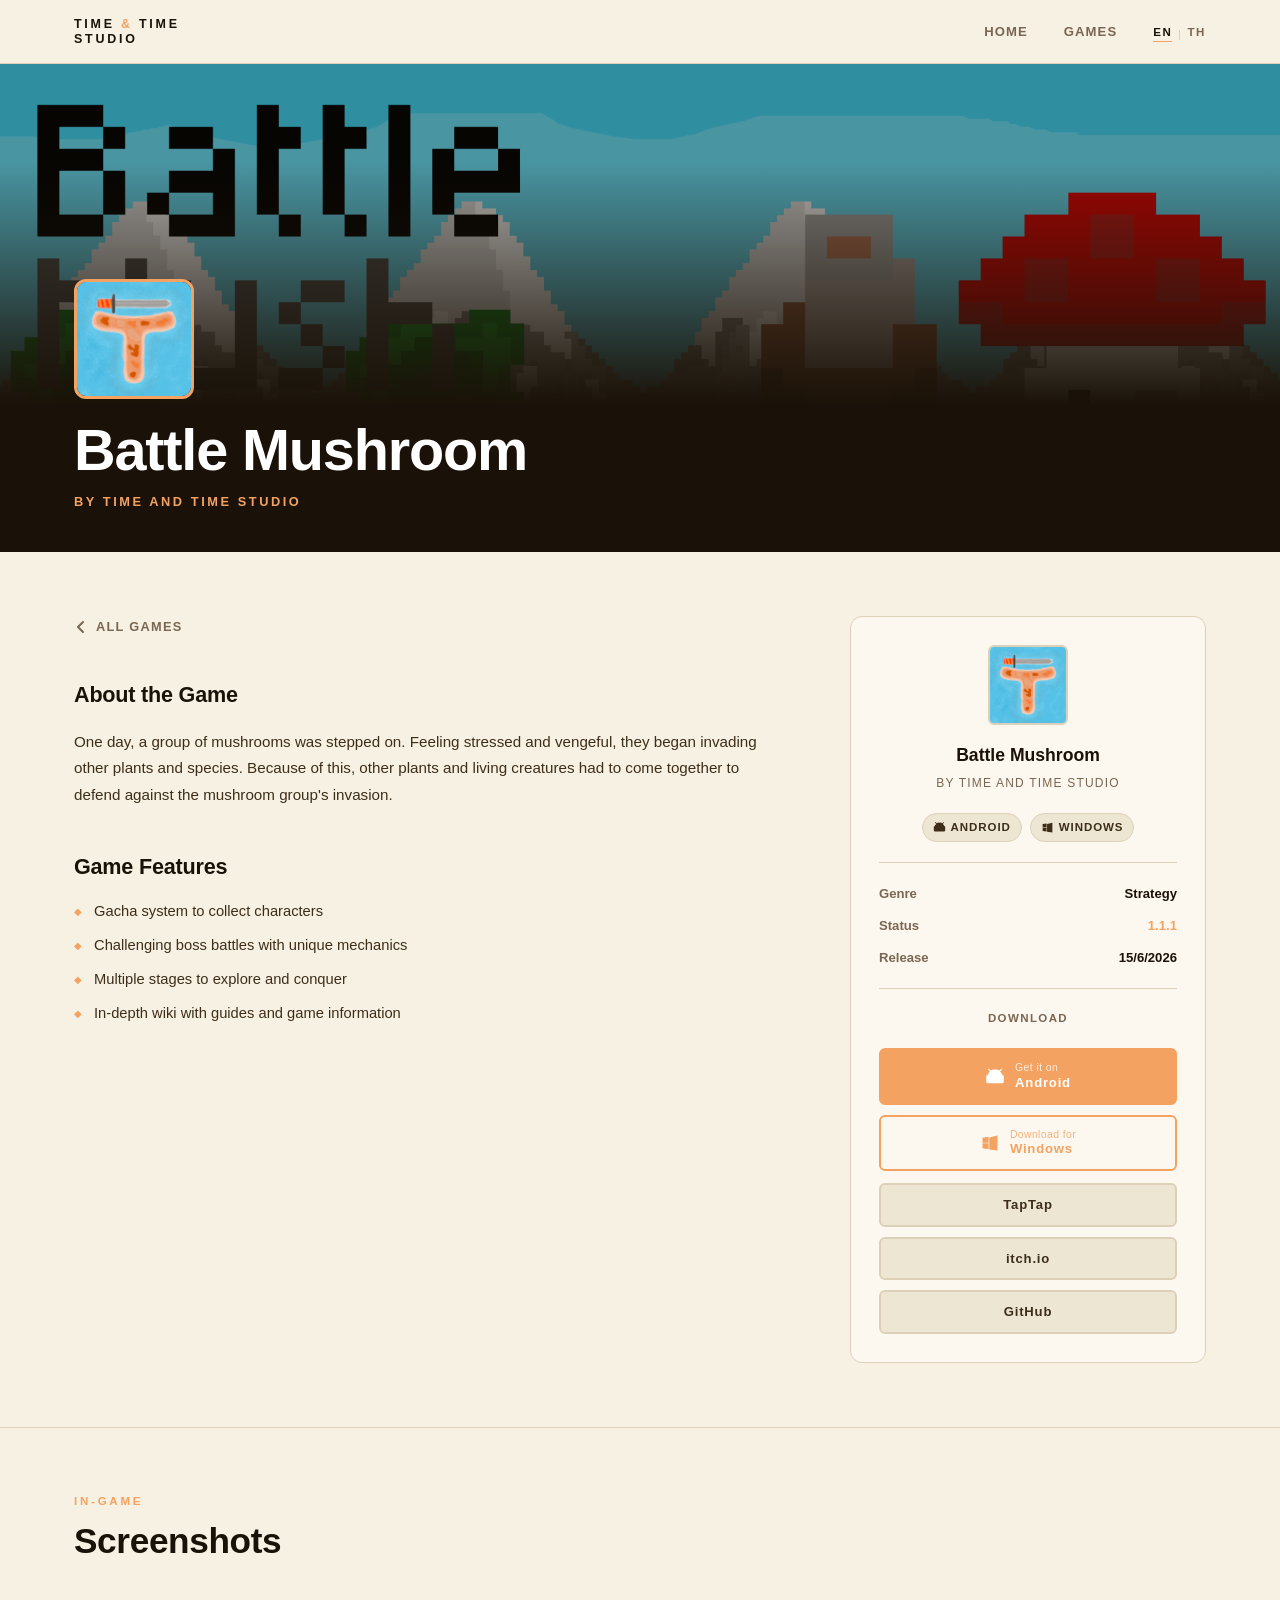
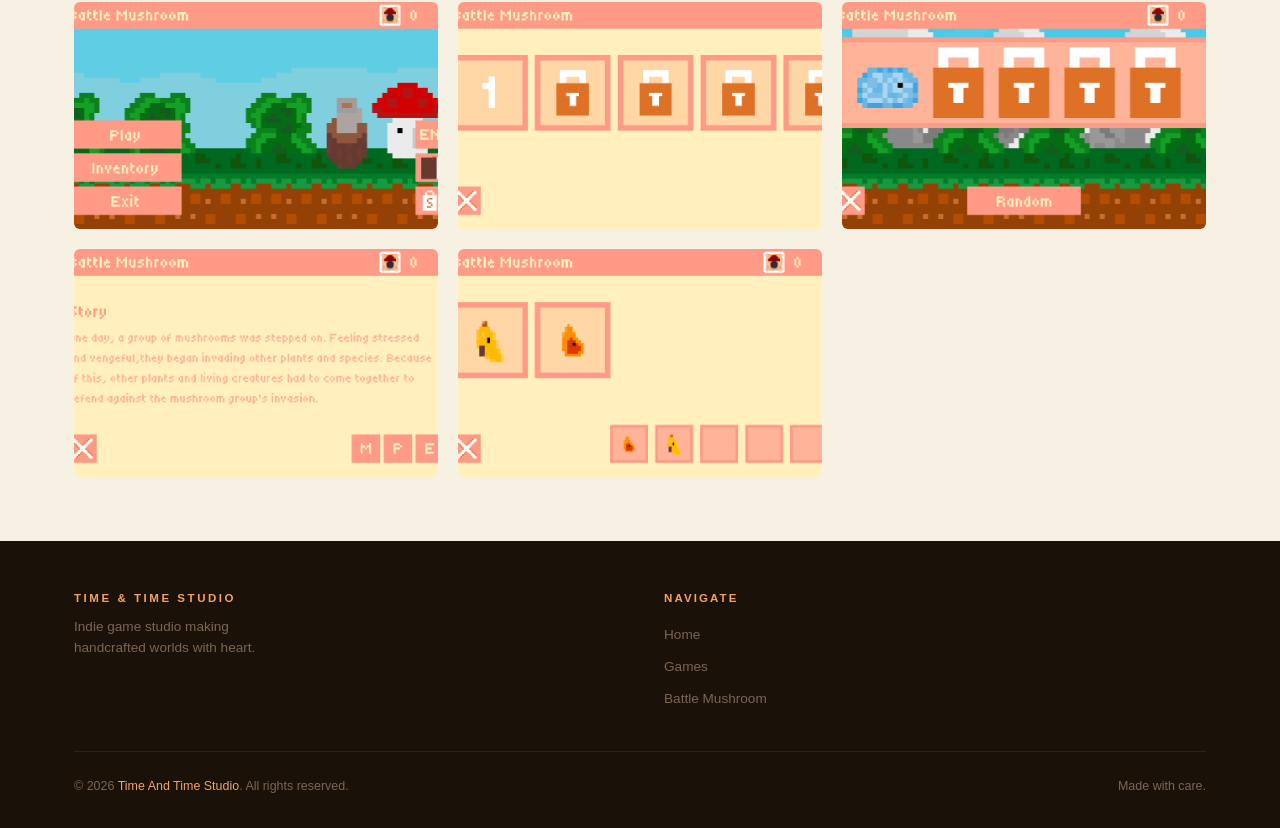
==== commit 26a7c46e: "Update game-battle-mushroom.html" ====
--- a/game-battle-mushroom.html
+++ b/game-battle-mushroom.html
@@ -285,7 +285,7 @@
                 </div>
                 <div class="game-meta-row" role="listitem">
                   <span class="game-meta-row__label" data-en="Status" data-th="สถานะ">Status</span>
-                  <span class="game-meta-row__value text-orange" data-en="1.1.0" data-th="1.1.0">1.1.0</span>
+                  <span class="game-meta-row__value text-orange" data-en="1.1.1" data-th="1.1.1">1.1.1</span>
                 </div>
                 <div class="game-meta-row" role="listitem">
                   <span class="game-meta-row__label" data-en="Release" data-th="วันวางจำหน่าย">Release</span>
@@ -299,7 +299,7 @@
                  data-en="Download" data-th="ดาวน์โหลด">Download</p>
               <div class="dl-buttons" id="download">
 
-                <a href="https://github.com/TimeAndTimeStudio/Battle-Mushroom/releases/download/1.1.0/com.timeandtimestudio.battlemushroom-Signed.apk" class="dl-btn dl-btn--android" aria-label="Download Battle Mushroom for Android">
+                <a href="https://github.com/TimeAndTimeStudio/Battle-Mushroom/releases/download/1.1.1/com.timeandtimestudio.battlemushroom-Signed.apk" class="dl-btn dl-btn--android" aria-label="Download Battle Mushroom for Android">
                   <svg viewBox="0 0 24 24" fill="currentColor" xmlns="http://www.w3.org/2000/svg" aria-hidden="true">
                     <path d="M17.523 15.341a.75.75 0 1 1-1.5 0 .75.75 0 0 1 1.5 0Zm-9.546 0a.75.75 0 1 1-1.5 0 .75.75 0 0 1 1.5 0ZM1.5 9.75h21v7.5A2.25 2.25 0 0 1 20.25 19.5H3.75A2.25 2.25 0 0 1 1.5 17.25V9.75Zm5.25-5.693L5.03 2.343a.75.75 0 1 0-1.06 1.06l1.924 1.926A8.96 8.96 0 0 0 3 9.75h18a8.96 8.96 0 0 0-2.894-4.421l1.924-1.926a.75.75 0 1 0-1.06-1.06l-1.72 1.714A8.97 8.97 0 0 0 12 3a8.97 8.97 0 0 0-5.25 1.057Z"/>
                   </svg>
@@ -309,7 +309,7 @@
                   </span>
                 </a>
 
-                <a href="https://github.com/TimeAndTimeStudio/Battle-Mushroom/releases/download/1.1.0/Battle.Mushroom.-.Windows.zip" class="dl-btn dl-btn--windows" aria-label="Download Battle Mushroom for Windows">
+                <a href="https://github.com/TimeAndTimeStudio/Battle-Mushroom/releases/download/1.1.1/Battle.Mushroom-Windows.zip" class="dl-btn dl-btn--windows" aria-label="Download Battle Mushroom for Windows">
                   <svg viewBox="0 0 24 24" fill="currentColor" xmlns="http://www.w3.org/2000/svg" aria-hidden="true">
                     <path d="M3 5.556 10.333 4.5v7.056H3V5.556Zm0 12.888L10.333 19.5v-7.056H3v5.944Zm8.167 1.223L21 21V12.444h-9.833v7.223Zm0-14.334v7.223H21V3L11.167 5.333Z"/>
                   </svg>
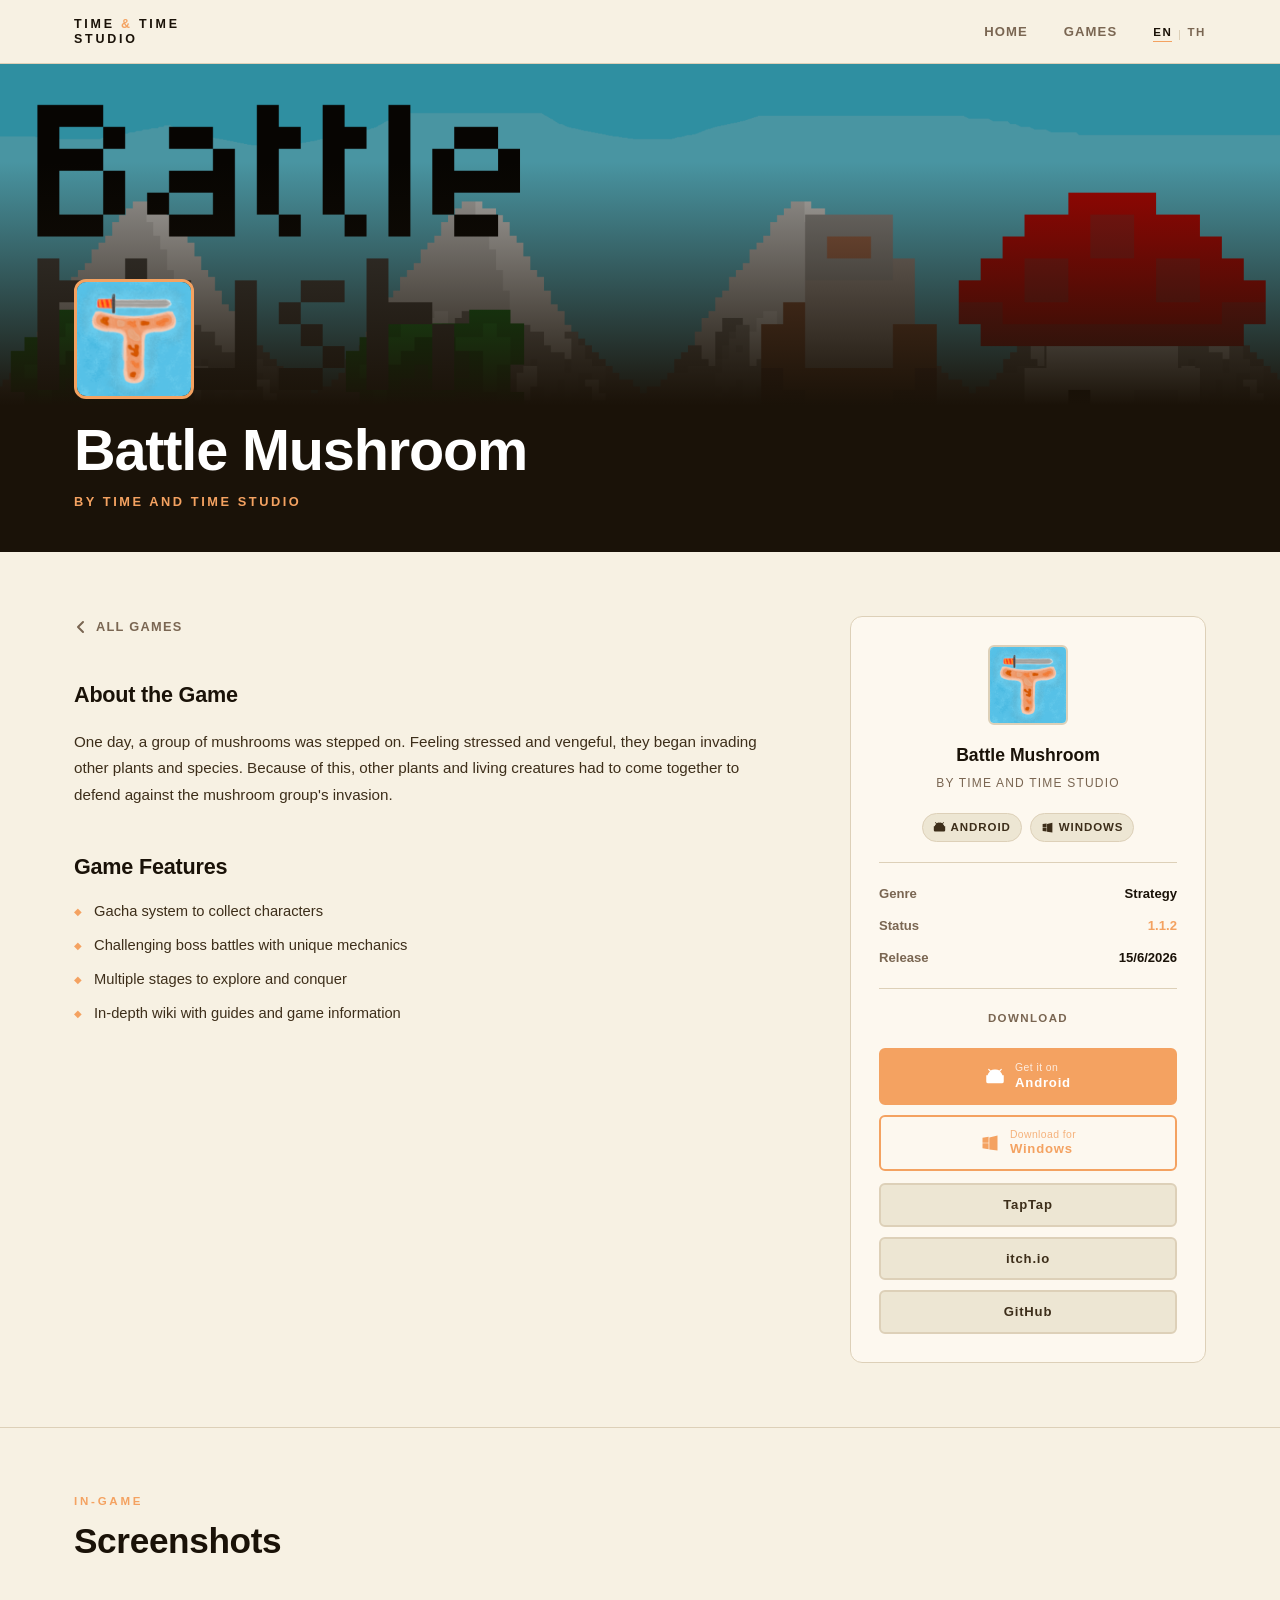
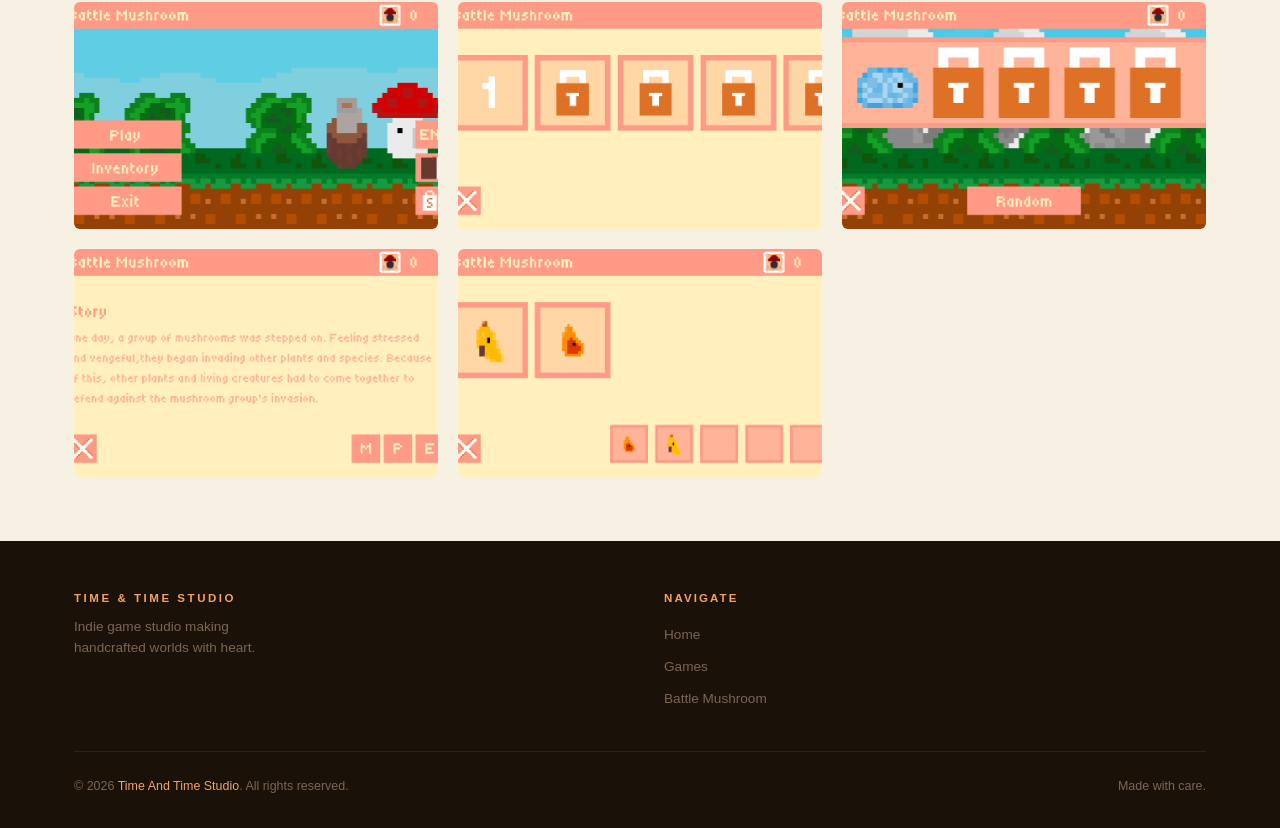
==== commit 8ae52f91: "Update game-battle-mushroom.html" ====
--- a/game-battle-mushroom.html
+++ b/game-battle-mushroom.html
@@ -285,7 +285,7 @@
                 </div>
                 <div class="game-meta-row" role="listitem">
                   <span class="game-meta-row__label" data-en="Status" data-th="สถานะ">Status</span>
-                  <span class="game-meta-row__value text-orange" data-en="1.1.1" data-th="1.1.1">1.1.1</span>
+                  <span class="game-meta-row__value text-orange" data-en="1.1.2" data-th="1.1.2">1.1.2</span>
                 </div>
                 <div class="game-meta-row" role="listitem">
                   <span class="game-meta-row__label" data-en="Release" data-th="วันวางจำหน่าย">Release</span>
@@ -299,7 +299,7 @@
                  data-en="Download" data-th="ดาวน์โหลด">Download</p>
               <div class="dl-buttons" id="download">
 
-                <a href="https://github.com/TimeAndTimeStudio/Battle-Mushroom/releases/download/1.1.1/com.timeandtimestudio.battlemushroom-Signed.apk" class="dl-btn dl-btn--android" aria-label="Download Battle Mushroom for Android">
+                <a href="https://github.com/TimeAndTimeStudio/Battle-Mushroom/releases/download/1.1.2/com.timeandtimestudio.battlemushroom-Signed.apk" class="dl-btn dl-btn--android" aria-label="Download Battle Mushroom for Android">
                   <svg viewBox="0 0 24 24" fill="currentColor" xmlns="http://www.w3.org/2000/svg" aria-hidden="true">
                     <path d="M17.523 15.341a.75.75 0 1 1-1.5 0 .75.75 0 0 1 1.5 0Zm-9.546 0a.75.75 0 1 1-1.5 0 .75.75 0 0 1 1.5 0ZM1.5 9.75h21v7.5A2.25 2.25 0 0 1 20.25 19.5H3.75A2.25 2.25 0 0 1 1.5 17.25V9.75Zm5.25-5.693L5.03 2.343a.75.75 0 1 0-1.06 1.06l1.924 1.926A8.96 8.96 0 0 0 3 9.75h18a8.96 8.96 0 0 0-2.894-4.421l1.924-1.926a.75.75 0 1 0-1.06-1.06l-1.72 1.714A8.97 8.97 0 0 0 12 3a8.97 8.97 0 0 0-5.25 1.057Z"/>
                   </svg>
@@ -309,7 +309,7 @@
                   </span>
                 </a>
 
-                <a href="https://github.com/TimeAndTimeStudio/Battle-Mushroom/releases/download/1.1.1/Battle.Mushroom-Windows.zip" class="dl-btn dl-btn--windows" aria-label="Download Battle Mushroom for Windows">
+                <a href="https://github.com/TimeAndTimeStudio/Battle-Mushroom/releases/download/1.1.2/Battle.Mushroom.zip" class="dl-btn dl-btn--windows" aria-label="Download Battle Mushroom for Windows">
                   <svg viewBox="0 0 24 24" fill="currentColor" xmlns="http://www.w3.org/2000/svg" aria-hidden="true">
                     <path d="M3 5.556 10.333 4.5v7.056H3V5.556Zm0 12.888L10.333 19.5v-7.056H3v5.944Zm8.167 1.223L21 21V12.444h-9.833v7.223Zm0-14.334v7.223H21V3L11.167 5.333Z"/>
                   </svg>
